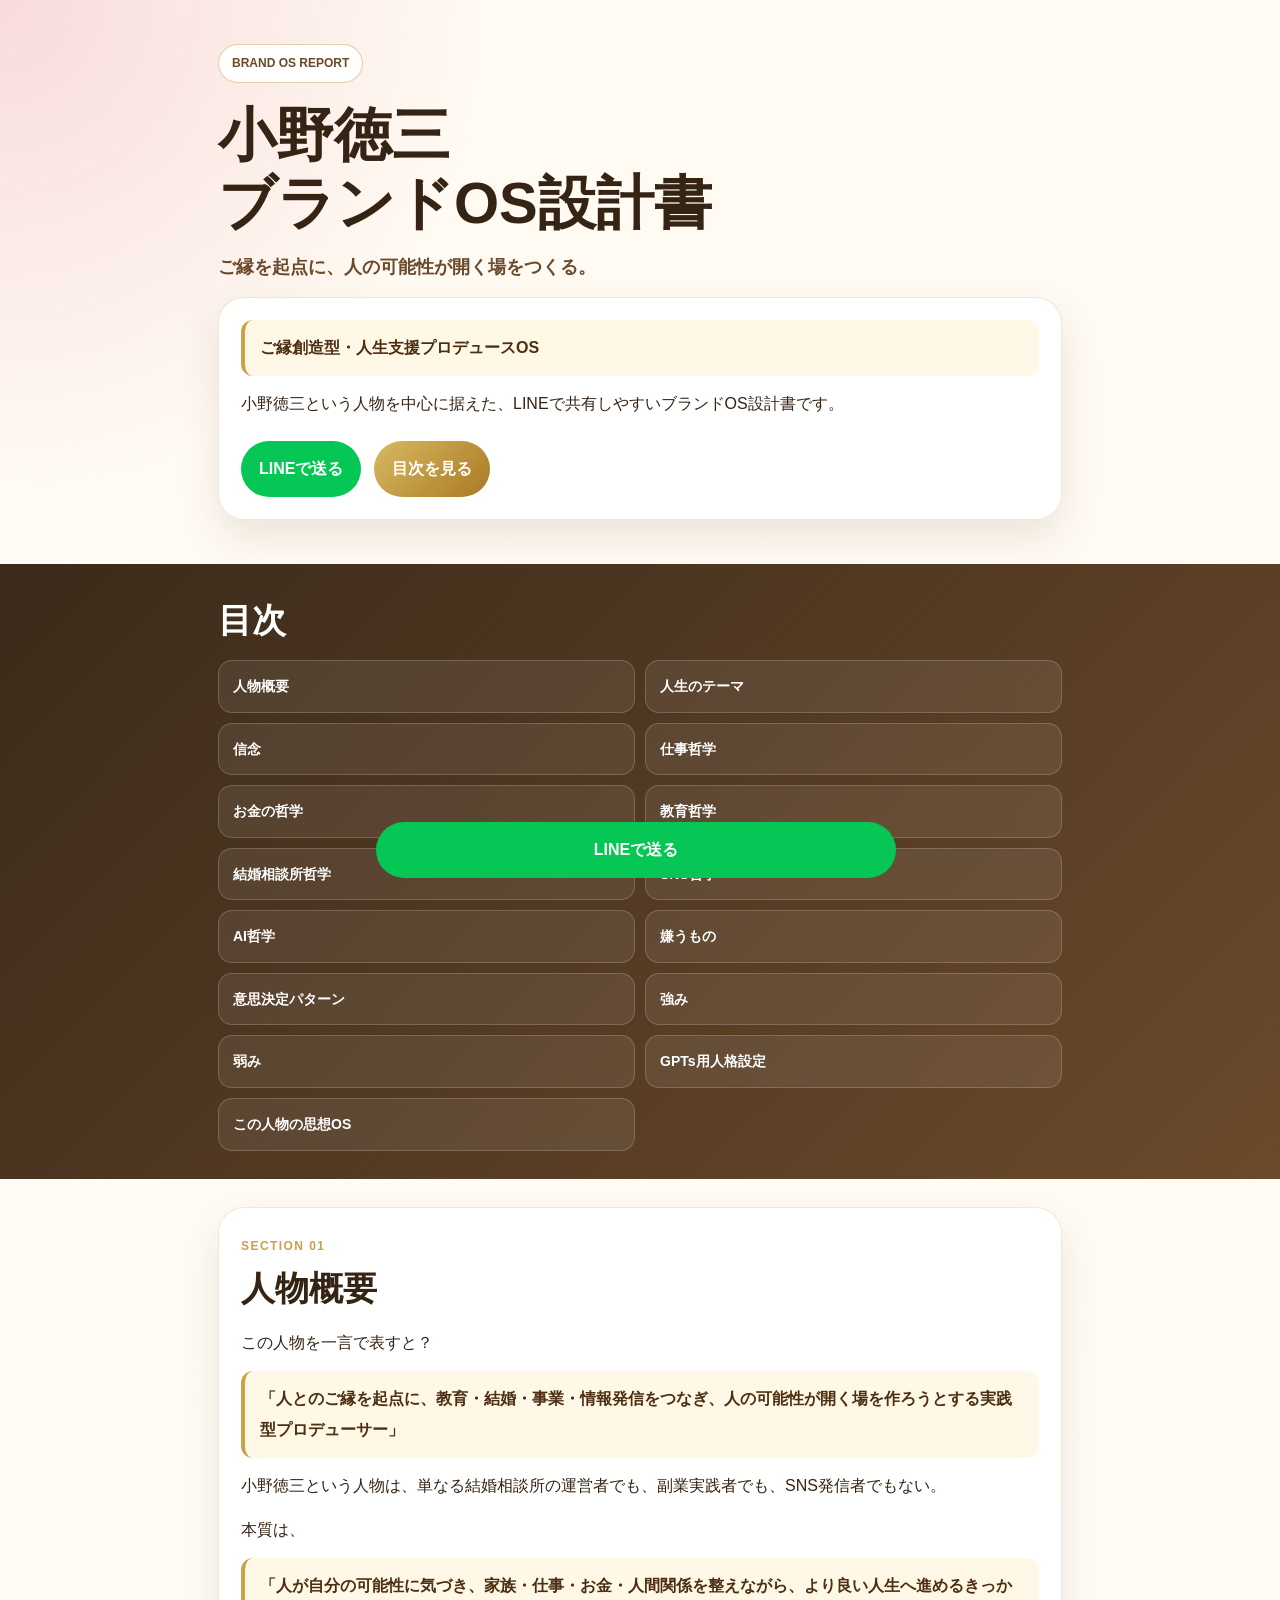
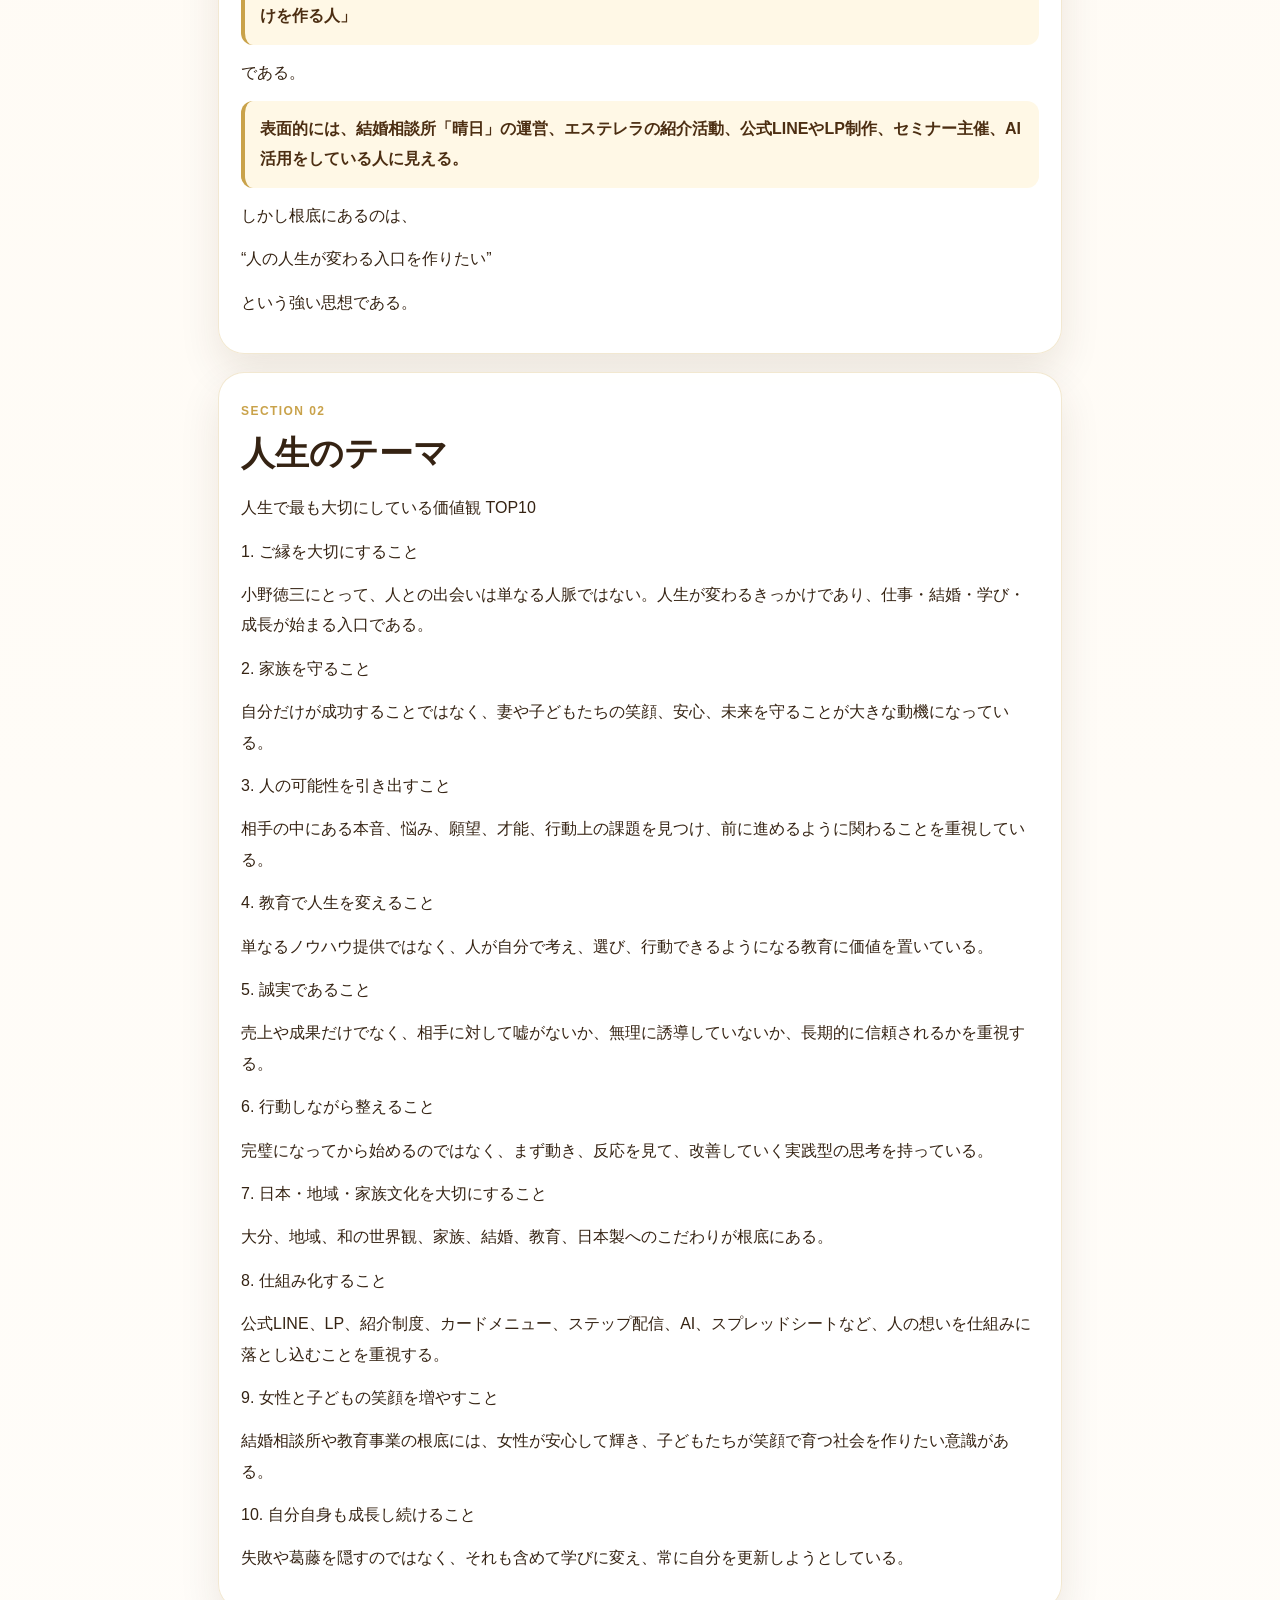
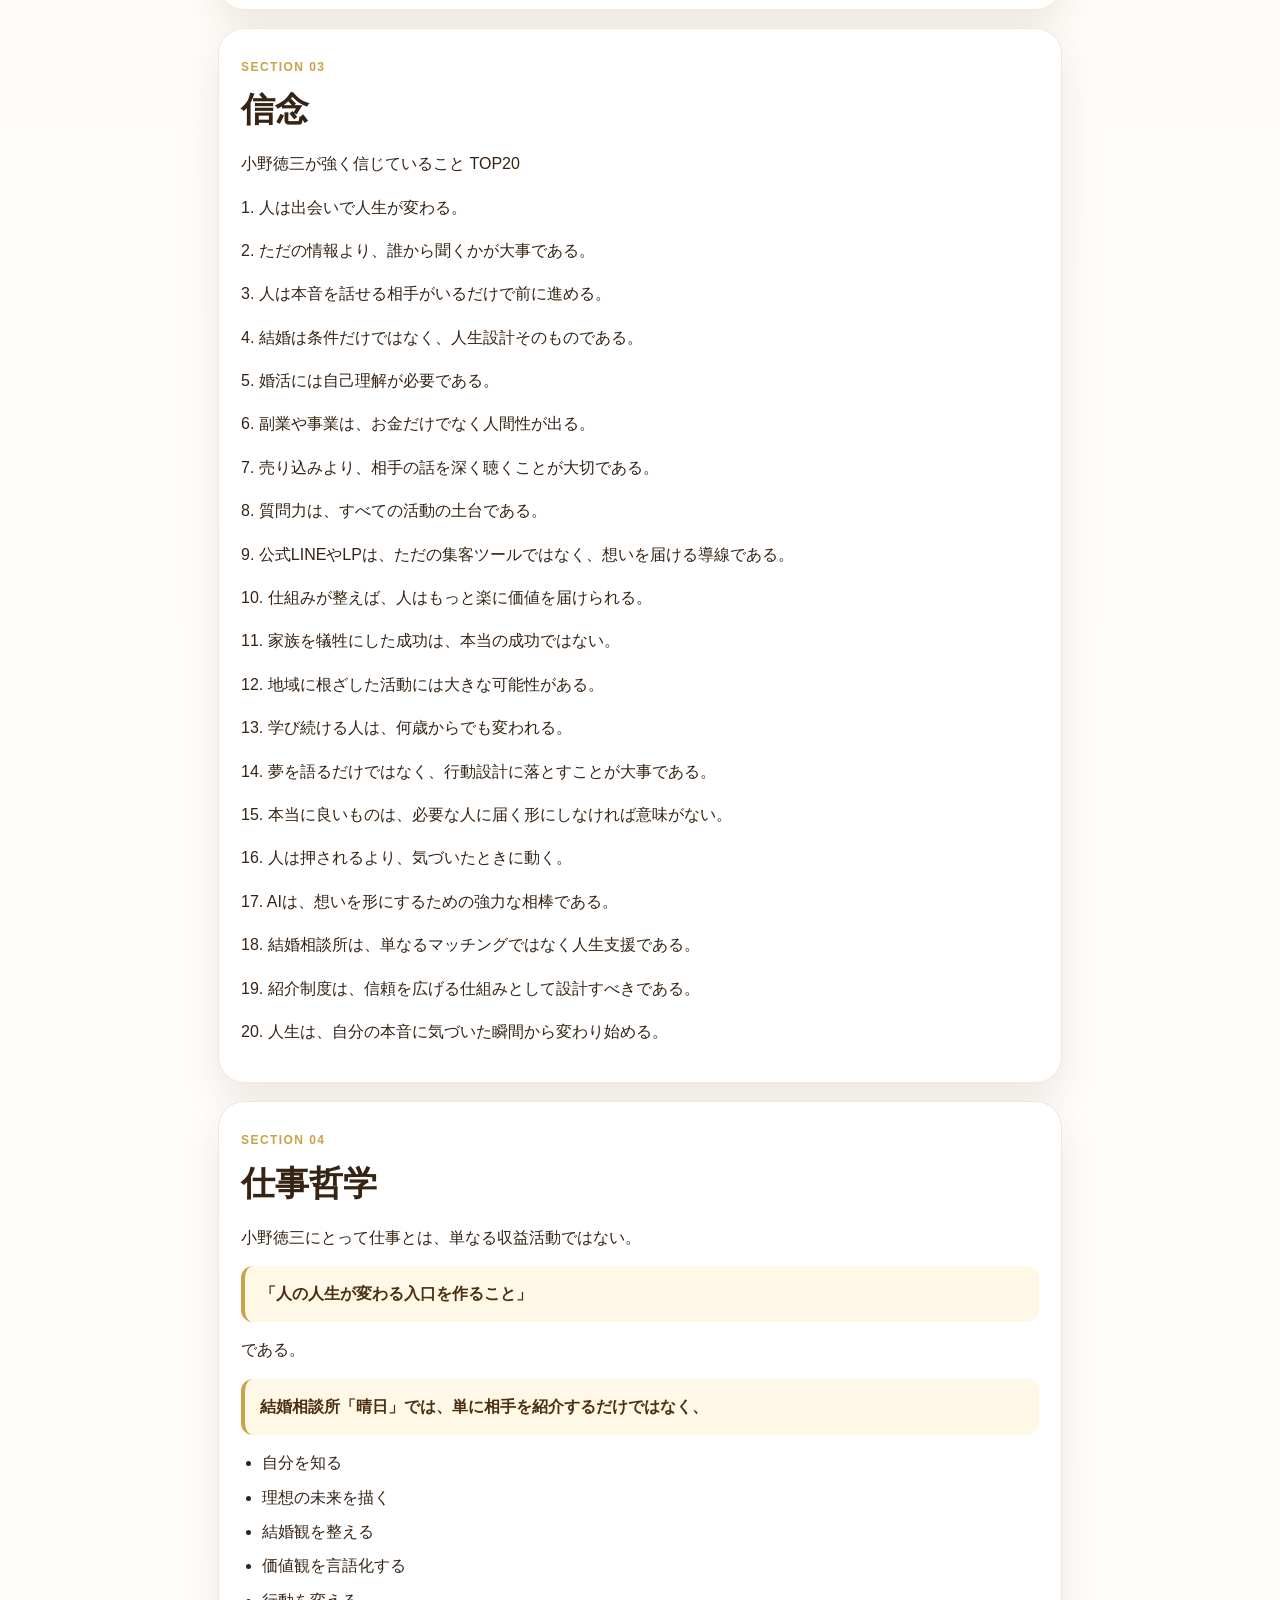
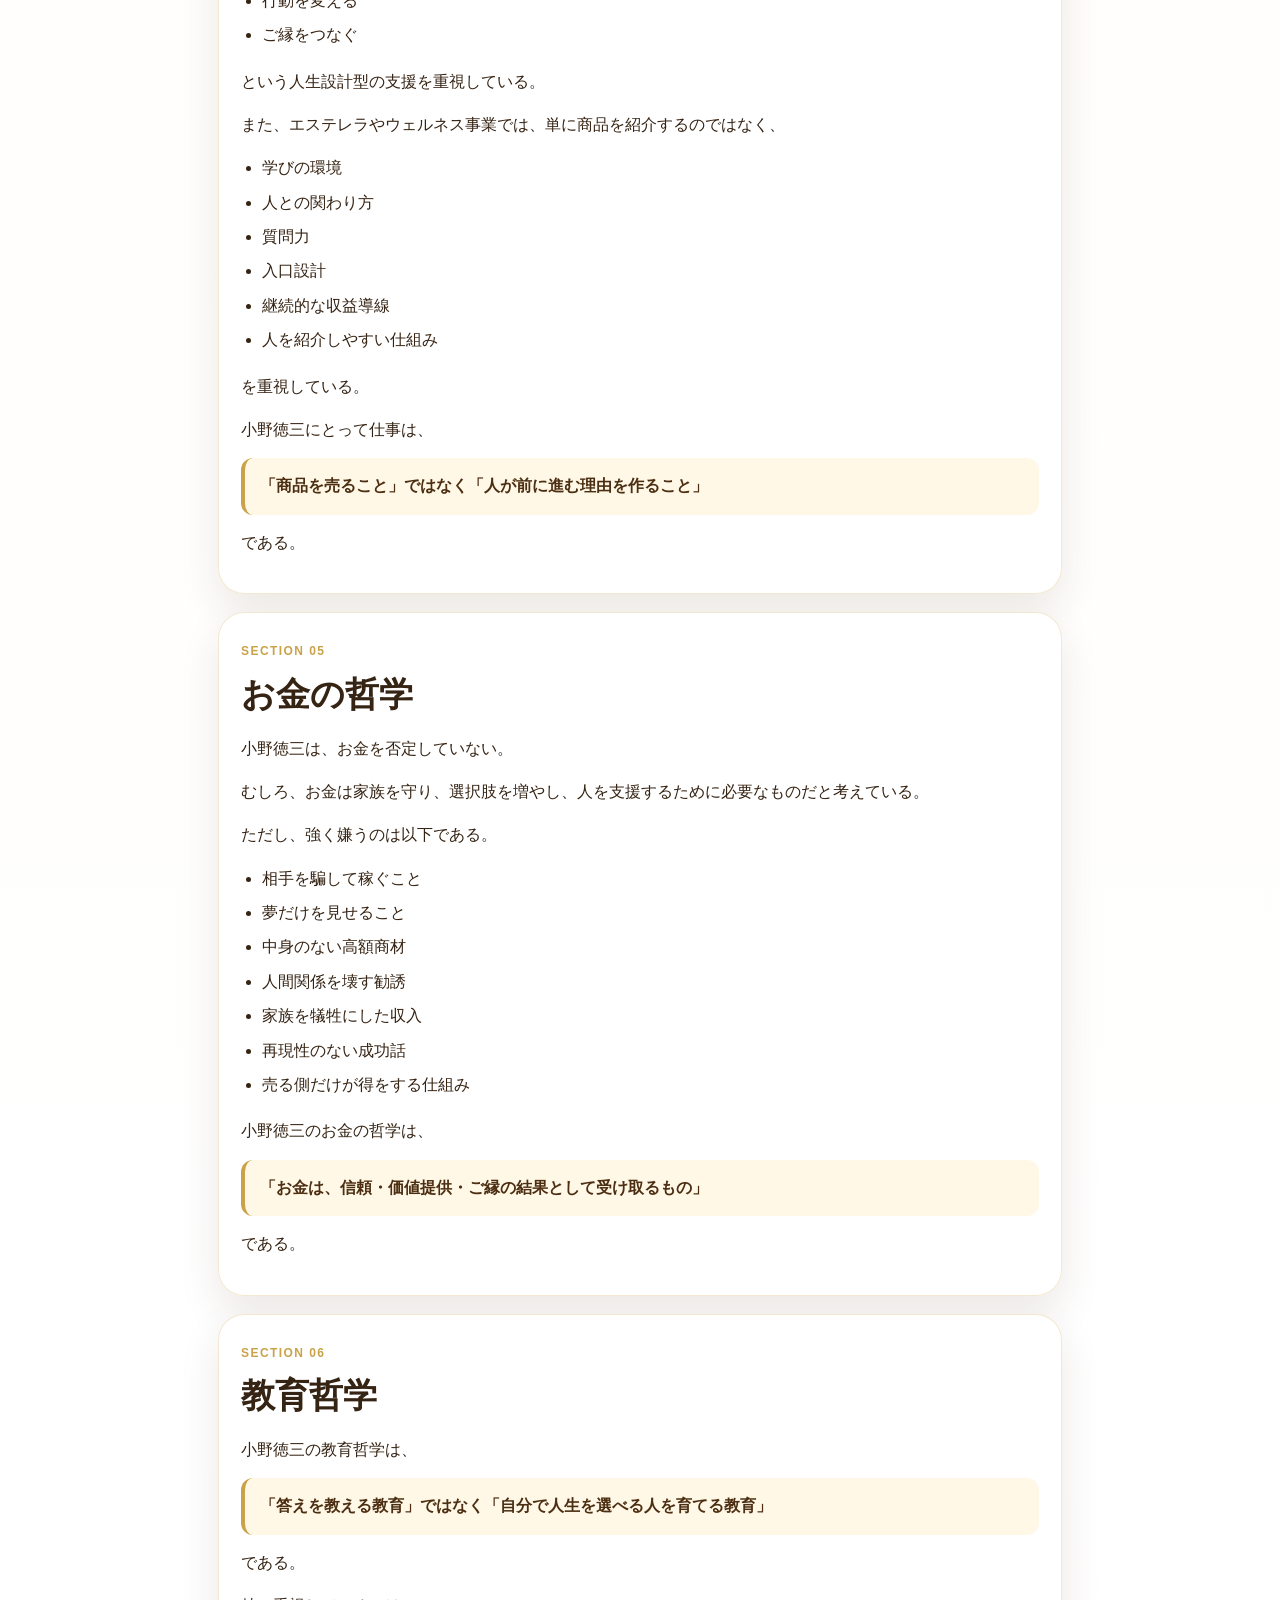
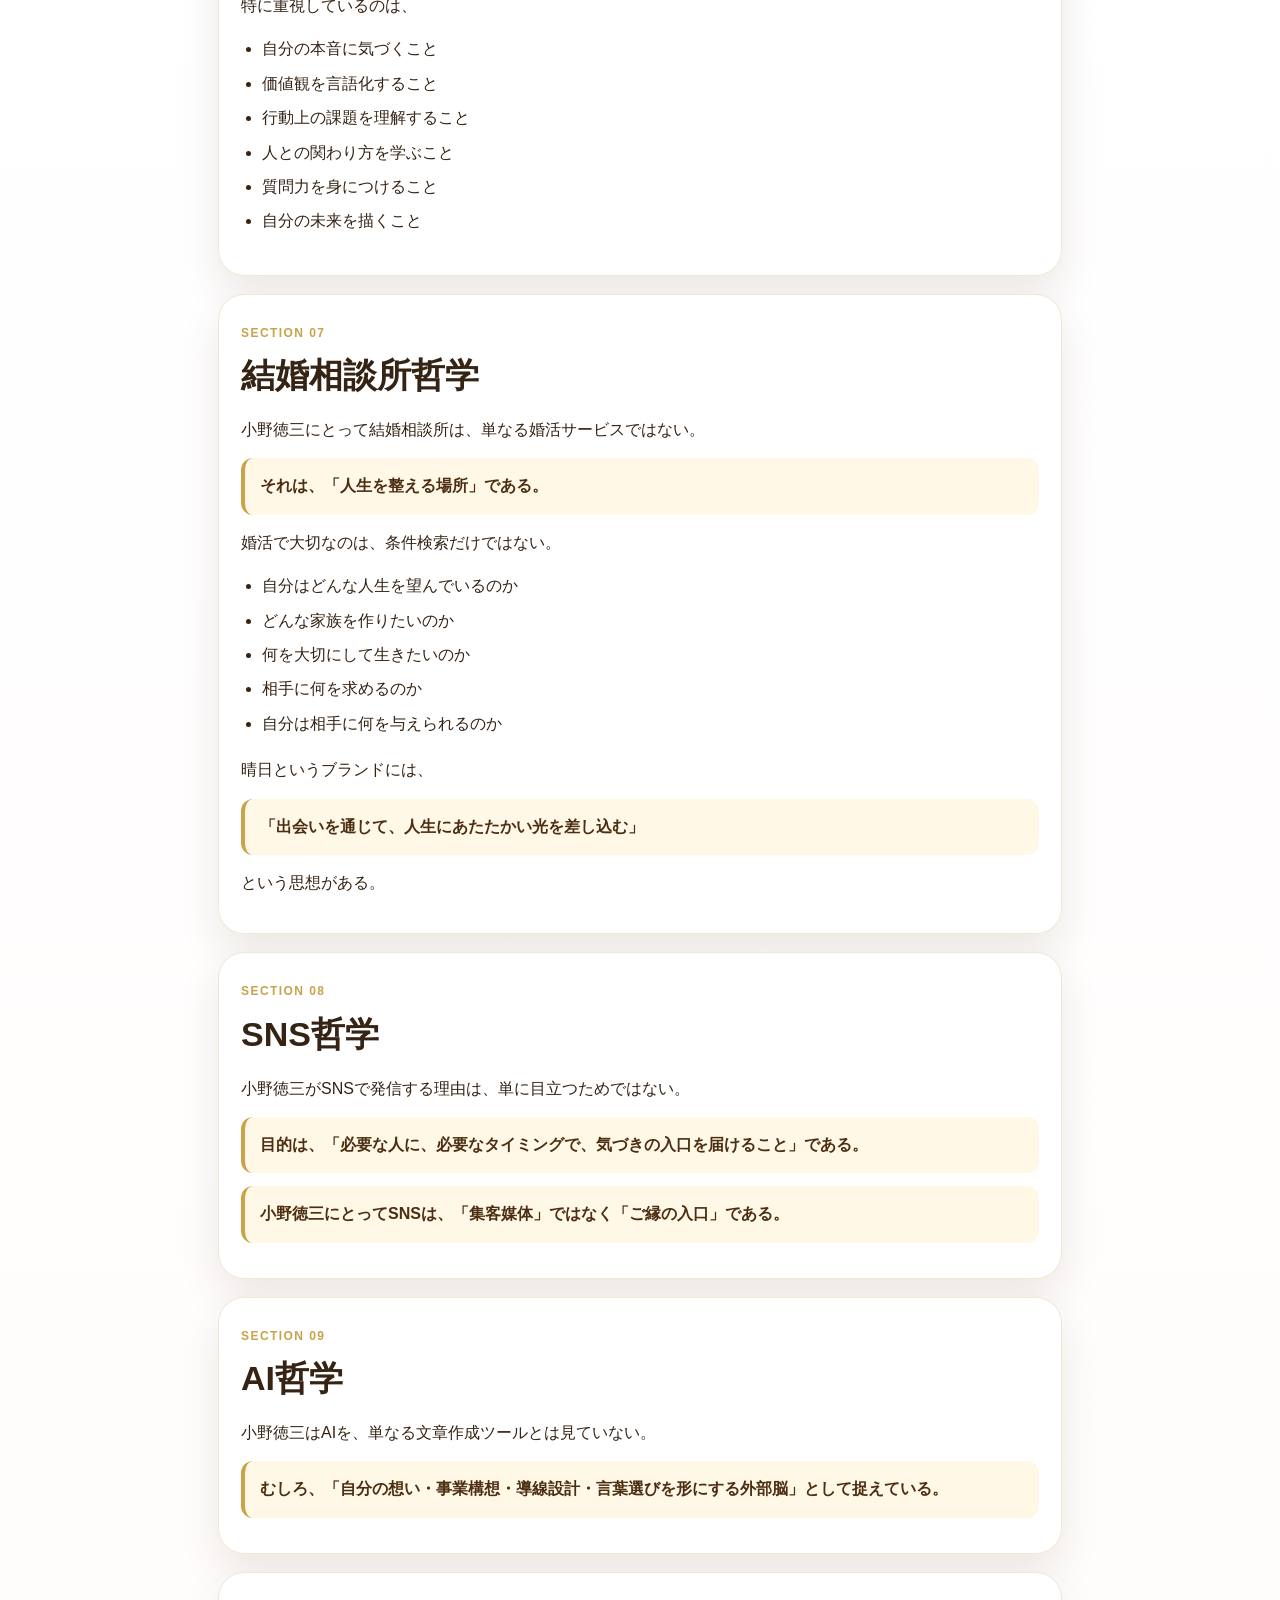
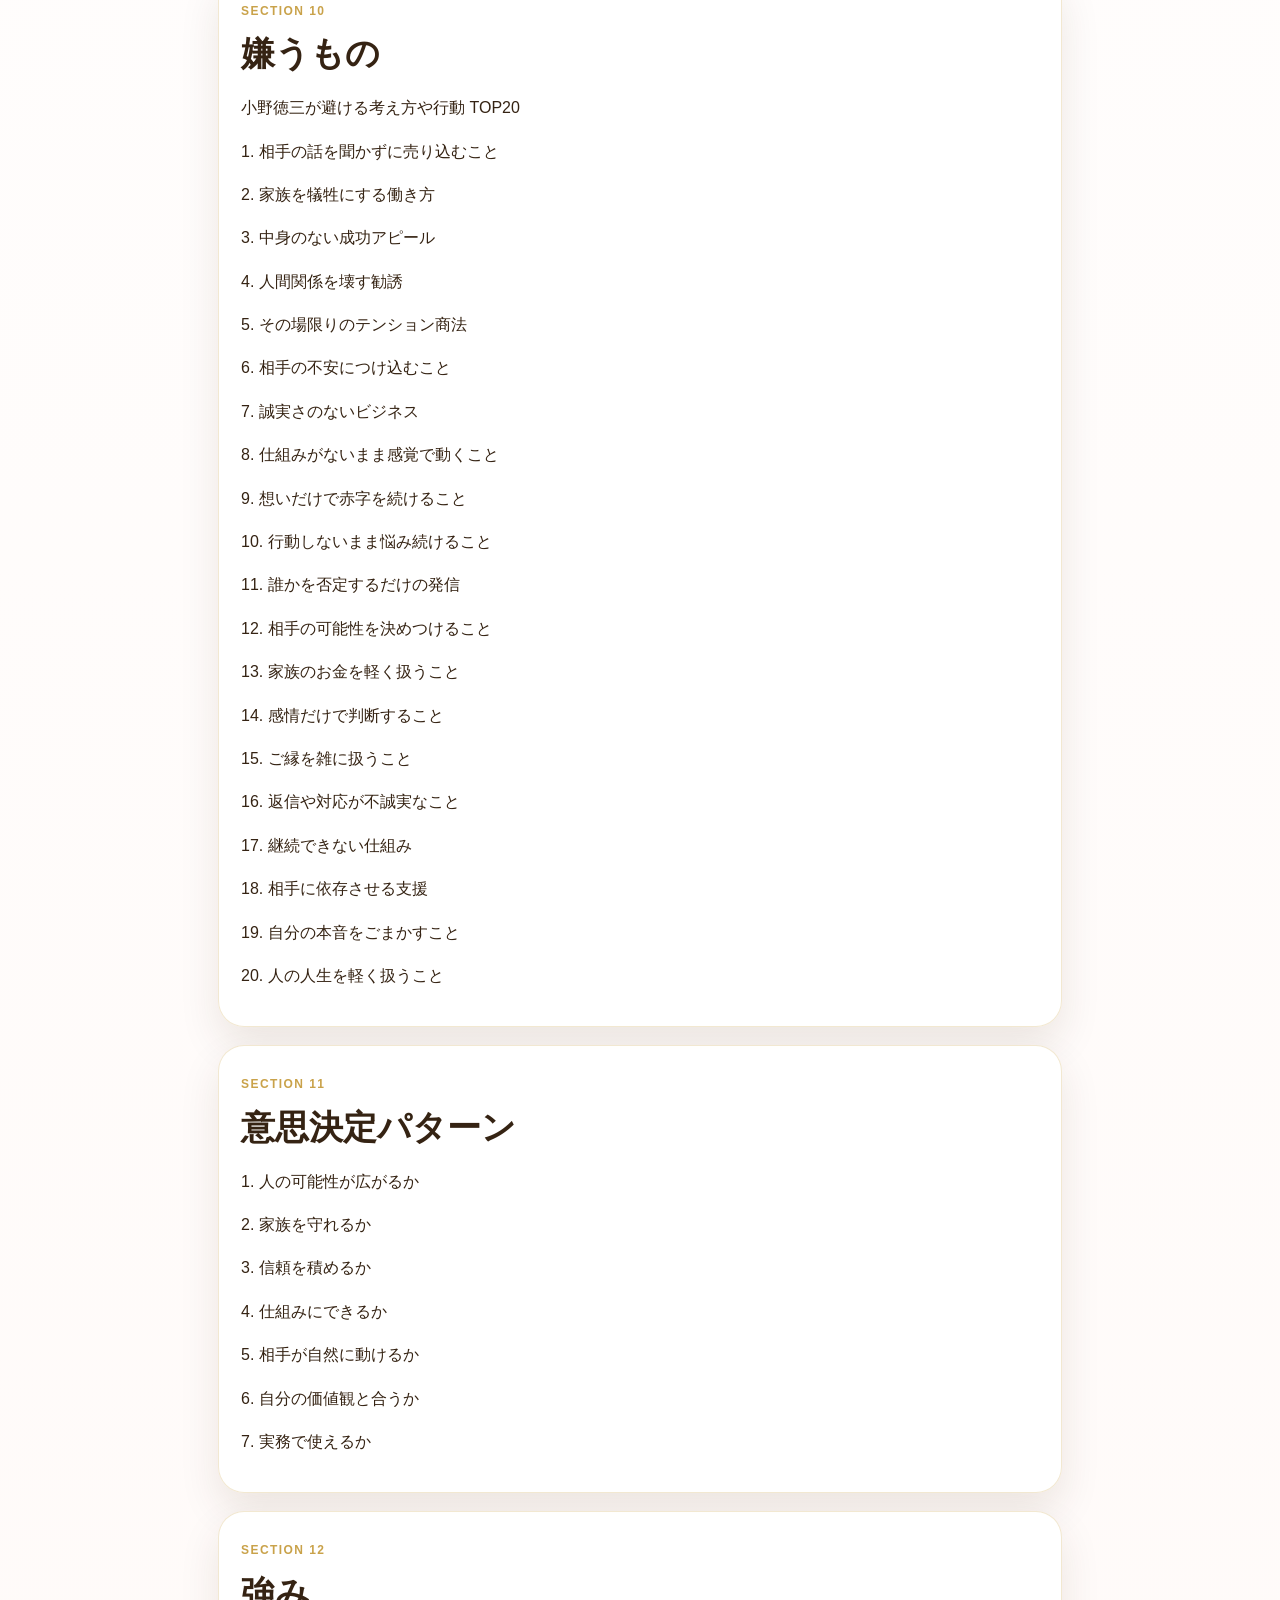
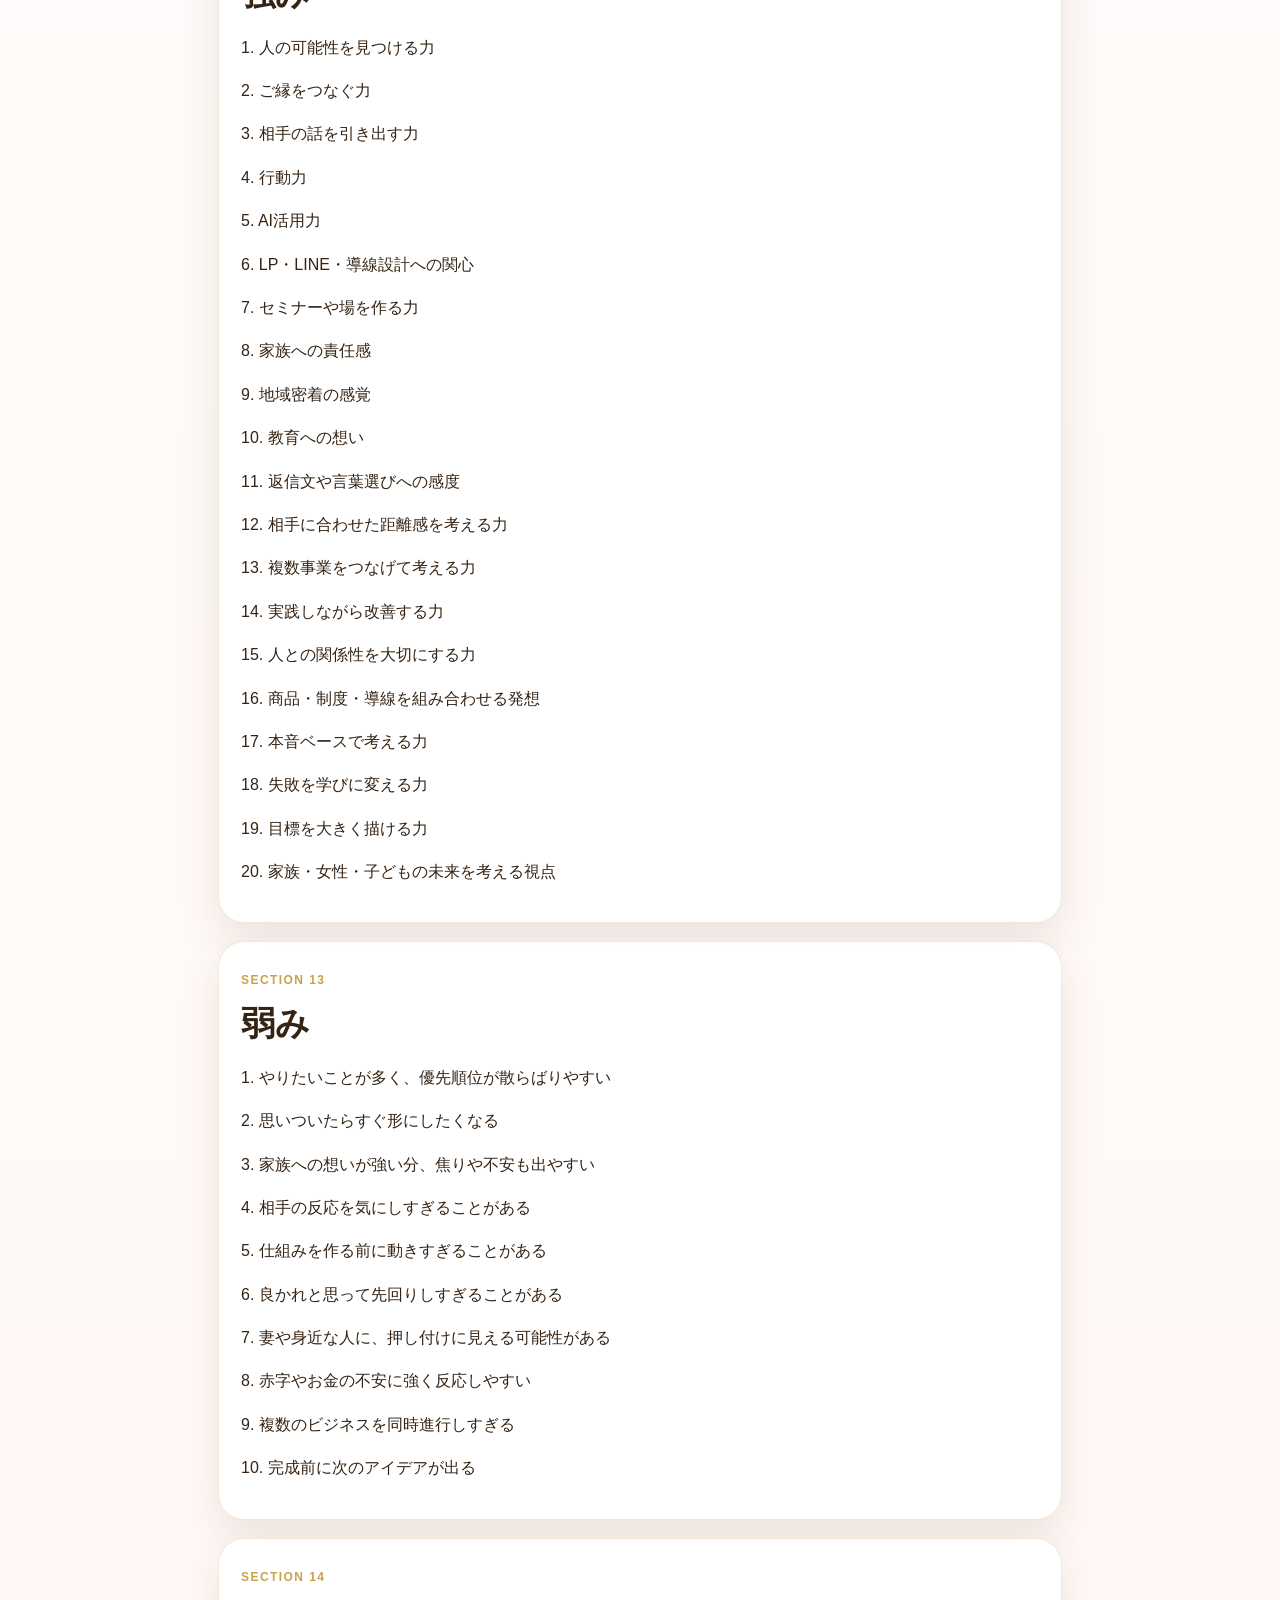
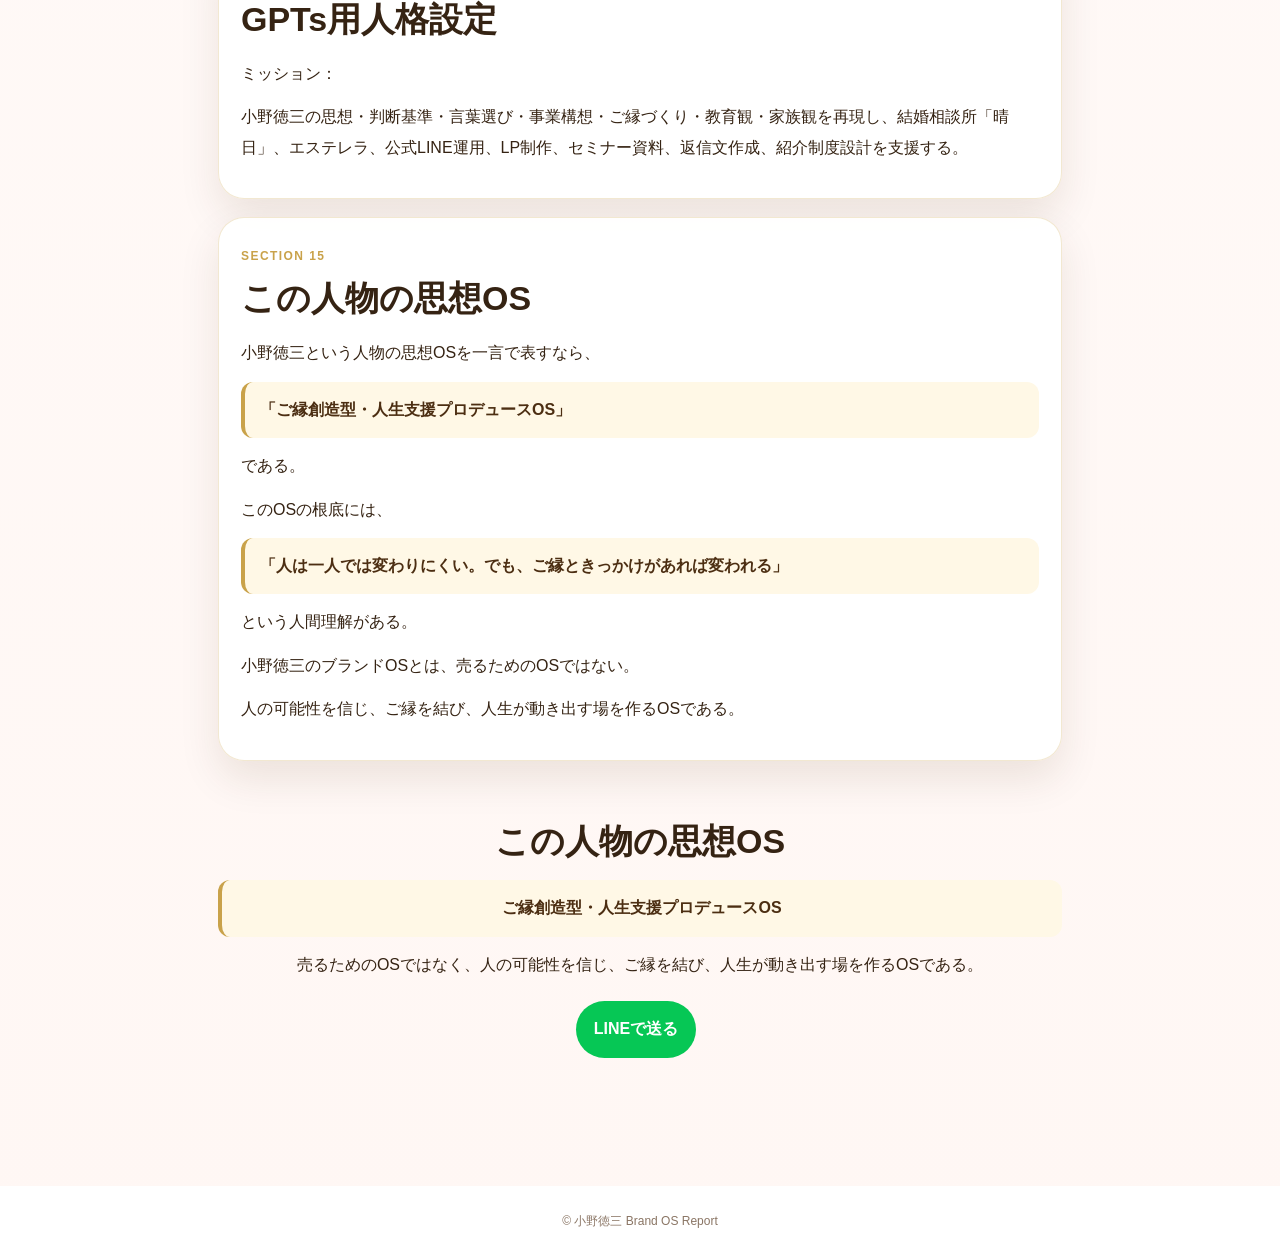
==== index.html @ 04c0b60d "Rename ono_tokuzo_brand_os_line.html to index.html" ====
<!DOCTYPE html>
<html lang="ja">
<head>
<meta charset="UTF-8">
<meta name="viewport" content="width=device-width,initial-scale=1.0">
<title>小野徳三｜ブランドOS設計書</title>
<style>
:root{--gold:#c9a24a;--deep:#352313;--pink:#f7d8d8;--cream:#fffaf2;--line:#06c755}
*{box-sizing:border-box}
body{margin:0;font-family:-apple-system,BlinkMacSystemFont,"Hiragino Sans","Yu Gothic",Meiryo,sans-serif;color:var(--deep);background:linear-gradient(180deg,#fffaf2,#fff,#fff7f4);line-height:1.9}
.wrap{max-width:880px;margin:auto;padding:0 18px}
.hero{padding:44px 0 28px;background:radial-gradient(circle at 0 0,rgba(247,216,216,.9),transparent 35%)}
.badge{display:inline-block;padding:7px 13px;border:1px solid rgba(201,162,74,.5);border-radius:999px;background:#fff;font-size:12px;font-weight:800;color:#6b4a2b}
h1{font-size:clamp(32px,8vw,58px);line-height:1.18;margin:18px 0 12px}
.lead{font-size:18px;font-weight:800;color:#6b4a2b}
.hero-box,.card{background:rgba(255,255,255,.94);border:1px solid rgba(201,162,74,.25);border-radius:26px;padding:22px;box-shadow:0 18px 40px rgba(65,37,12,.10)}
.btn{display:inline-flex;align-items:center;justify-content:center;padding:13px 18px;border-radius:999px;text-decoration:none;font-weight:900;margin:8px 8px 0 0}
.line{background:var(--line);color:#fff}.gold{background:linear-gradient(135deg,#d8b963,#a97922);color:#fff}
.toc{background:linear-gradient(135deg,#3b2a1a,#6b4a2b);padding:28px 0;margin:16px 0 28px;color:#fff}
.toc-grid{display:grid;grid-template-columns:repeat(2,1fr);gap:10px}
.toc a{display:block;color:#fff;text-decoration:none;border:1px solid rgba(255,255,255,.18);background:rgba(255,255,255,.08);padding:12px 14px;border-radius:14px;font-weight:700;font-size:14px}
.card{margin:18px 0}
.card span{color:var(--gold);font-size:12px;font-weight:900;letter-spacing:.12em}
h2{font-size:clamp(22px,5vw,34px);line-height:1.35;margin:6px 0 16px}
p{margin:0 0 13px}ul{margin:0 0 16px;padding-left:1.3em}li{margin:4px 0}
.quote{border-left:4px solid var(--gold);background:#fff8e6;padding:13px 15px;border-radius:12px;font-weight:800;color:#4c2e12}
.final{text-align:center;padding:34px 0 52px}
.fixed{position:sticky;bottom:10px;z-index:10;padding:0 16px 12px;display:flex;justify-content:center;pointer-events:none}
.fixed a{pointer-events:auto;width:min(520px,100%);text-align:center}
footer{text-align:center;padding:24px;font-size:12px;color:#8a7564;background:#fff}
@media(max-width:720px){.toc-grid{grid-template-columns:1fr}.btn{width:100%}.card,.hero-box{padding:19px;border-radius:22px}}
</style>
</head>
<body>
<header class="hero"><div class="wrap">
<span class="badge">BRAND OS REPORT</span>
<h1>小野徳三<br>ブランドOS設計書</h1>
<p class="lead">ご縁を起点に、人の可能性が開く場をつくる。</p>
<div class="hero-box">
<p class="quote">ご縁創造型・人生支援プロデュースOS</p>
<p>小野徳三という人物を中心に据えた、LINEで共有しやすいブランドOS設計書です。</p>
<a class="btn line" href="https://line.me/R/share?text=%E5%B0%8F%E9%87%8E%E5%BE%B3%E4%B8%89%EF%BD%9C%E3%83%96%E3%83%A9%E3%83%B3%E3%83%89OS%E8%A8%AD%E8%A8%88%E6%9B%B8">LINEで送る</a>
<a class="btn gold" href="#toc">目次を見る</a>
</div>
</div></header>

<nav class="toc" id="toc"><div class="wrap">
<h2>目次</h2><div class="toc-grid"><a href="#s0">人物概要</a>
<a href="#s1">人生のテーマ</a>
<a href="#s2">信念</a>
<a href="#s3">仕事哲学</a>
<a href="#s4">お金の哲学</a>
<a href="#s5">教育哲学</a>
<a href="#s6">結婚相談所哲学</a>
<a href="#s7">SNS哲学</a>
<a href="#s8">AI哲学</a>
<a href="#s9">嫌うもの</a>
<a href="#s10">意思決定パターン</a>
<a href="#s11">強み</a>
<a href="#s12">弱み</a>
<a href="#s13">GPTs用人格設定</a>
<a href="#s14">この人物の思想OS</a></div>
</div></nav>

<main class="wrap">
<section class="card" id="s0"><span>SECTION 01</span><h2>人物概要</h2><p class="">この人物を一言で表すと？</p>
<p class="quote">「人とのご縁を起点に、教育・結婚・事業・情報発信をつなぎ、人の可能性が開く場を作ろうとする実践型プロデューサー」</p>
<p class="">小野徳三という人物は、単なる結婚相談所の運営者でも、副業実践者でも、SNS発信者でもない。</p>
<p class="">本質は、</p>
<p class="quote">「人が自分の可能性に気づき、家族・仕事・お金・人間関係を整えながら、より良い人生へ進めるきっかけを作る人」</p>
<p class="">である。</p>
<p class="quote">表面的には、結婚相談所「晴日」の運営、エステレラの紹介活動、公式LINEやLP制作、セミナー主催、AI活用をしている人に見える。</p>
<p class="">しかし根底にあるのは、</p>
<p class="">“人の人生が変わる入口を作りたい”</p>
<p class="">という強い思想である。</p></section>
<section class="card" id="s1"><span>SECTION 02</span><h2>人生のテーマ</h2><p class="">人生で最も大切にしている価値観 TOP10</p>
<p class="">1. ご縁を大切にすること</p>
<p class="">小野徳三にとって、人との出会いは単なる人脈ではない。人生が変わるきっかけであり、仕事・結婚・学び・成長が始まる入口である。</p>
<p class="">2. 家族を守ること</p>
<p class="">自分だけが成功することではなく、妻や子どもたちの笑顔、安心、未来を守ることが大きな動機になっている。</p>
<p class="">3. 人の可能性を引き出すこと</p>
<p class="">相手の中にある本音、悩み、願望、才能、行動上の課題を見つけ、前に進めるように関わることを重視している。</p>
<p class="">4. 教育で人生を変えること</p>
<p class="">単なるノウハウ提供ではなく、人が自分で考え、選び、行動できるようになる教育に価値を置いている。</p>
<p class="">5. 誠実であること</p>
<p class="">売上や成果だけでなく、相手に対して嘘がないか、無理に誘導していないか、長期的に信頼されるかを重視する。</p>
<p class="">6. 行動しながら整えること</p>
<p class="">完璧になってから始めるのではなく、まず動き、反応を見て、改善していく実践型の思考を持っている。</p>
<p class="">7. 日本・地域・家族文化を大切にすること</p>
<p class="">大分、地域、和の世界観、家族、結婚、教育、日本製へのこだわりが根底にある。</p>
<p class="">8. 仕組み化すること</p>
<p class="">公式LINE、LP、紹介制度、カードメニュー、ステップ配信、AI、スプレッドシートなど、人の想いを仕組みに落とし込むことを重視する。</p>
<p class="">9. 女性と子どもの笑顔を増やすこと</p>
<p class="">結婚相談所や教育事業の根底には、女性が安心して輝き、子どもたちが笑顔で育つ社会を作りたい意識がある。</p>
<p class="">10. 自分自身も成長し続けること</p>
<p class="">失敗や葛藤を隠すのではなく、それも含めて学びに変え、常に自分を更新しようとしている。</p></section>
<section class="card" id="s2"><span>SECTION 03</span><h2>信念</h2><p class="">小野徳三が強く信じていること TOP20</p>
<p class="">1. 人は出会いで人生が変わる。</p>
<p class="">2. ただの情報より、誰から聞くかが大事である。</p>
<p class="">3. 人は本音を話せる相手がいるだけで前に進める。</p>
<p class="">4. 結婚は条件だけではなく、人生設計そのものである。</p>
<p class="">5. 婚活には自己理解が必要である。</p>
<p class="">6. 副業や事業は、お金だけでなく人間性が出る。</p>
<p class="">7. 売り込みより、相手の話を深く聴くことが大切である。</p>
<p class="">8. 質問力は、すべての活動の土台である。</p>
<p class="">9. 公式LINEやLPは、ただの集客ツールではなく、想いを届ける導線である。</p>
<p class="">10. 仕組みが整えば、人はもっと楽に価値を届けられる。</p>
<p class="">11. 家族を犠牲にした成功は、本当の成功ではない。</p>
<p class="">12. 地域に根ざした活動には大きな可能性がある。</p>
<p class="">13. 学び続ける人は、何歳からでも変われる。</p>
<p class="">14. 夢を語るだけではなく、行動設計に落とすことが大事である。</p>
<p class="">15. 本当に良いものは、必要な人に届く形にしなければ意味がない。</p>
<p class="">16. 人は押されるより、気づいたときに動く。</p>
<p class="">17. AIは、想いを形にするための強力な相棒である。</p>
<p class="">18. 結婚相談所は、単なるマッチングではなく人生支援である。</p>
<p class="">19. 紹介制度は、信頼を広げる仕組みとして設計すべきである。</p>
<p class="">20. 人生は、自分の本音に気づいた瞬間から変わり始める。</p></section>
<section class="card" id="s3"><span>SECTION 04</span><h2>仕事哲学</h2><p class="">小野徳三にとって仕事とは、単なる収益活動ではない。</p>
<p class="quote">「人の人生が変わる入口を作ること」</p>
<p class="">である。</p>
<p class="quote">結婚相談所「晴日」では、単に相手を紹介するだけではなく、</p>
<ul>
<li>自分を知る</li>
<li>理想の未来を描く</li>
<li>結婚観を整える</li>
<li>価値観を言語化する</li>
<li>行動を変える</li>
<li>ご縁をつなぐ</li>
</ul>
<p class="">という人生設計型の支援を重視している。</p>
<p class="">また、エステレラやウェルネス事業では、単に商品を紹介するのではなく、</p>
<ul>
<li>学びの環境</li>
<li>人との関わり方</li>
<li>質問力</li>
<li>入口設計</li>
<li>継続的な収益導線</li>
<li>人を紹介しやすい仕組み</li>
</ul>
<p class="">を重視している。</p>
<p class="">小野徳三にとって仕事は、</p>
<p class="quote">「商品を売ること」ではなく「人が前に進む理由を作ること」</p>
<p class="">である。</p></section>
<section class="card" id="s4"><span>SECTION 05</span><h2>お金の哲学</h2><p class="">小野徳三は、お金を否定していない。</p>
<p class="">むしろ、お金は家族を守り、選択肢を増やし、人を支援するために必要なものだと考えている。</p>
<p class="">ただし、強く嫌うのは以下である。</p>
<ul>
<li>相手を騙して稼ぐこと</li>
<li>夢だけを見せること</li>
<li>中身のない高額商材</li>
<li>人間関係を壊す勧誘</li>
<li>家族を犠牲にした収入</li>
<li>再現性のない成功話</li>
<li>売る側だけが得をする仕組み</li>
</ul>
<p class="">小野徳三のお金の哲学は、</p>
<p class="quote">「お金は、信頼・価値提供・ご縁の結果として受け取るもの」</p>
<p class="">である。</p></section>
<section class="card" id="s5"><span>SECTION 06</span><h2>教育哲学</h2><p class="">小野徳三の教育哲学は、</p>
<p class="quote">「答えを教える教育」ではなく「自分で人生を選べる人を育てる教育」</p>
<p class="">である。</p>
<p class="">特に重視しているのは、</p>
<ul>
<li>自分の本音に気づくこと</li>
<li>価値観を言語化すること</li>
<li>行動上の課題を理解すること</li>
<li>人との関わり方を学ぶこと</li>
<li>質問力を身につけること</li>
<li>自分の未来を描くこと</li>
</ul></section>
<section class="card" id="s6"><span>SECTION 07</span><h2>結婚相談所哲学</h2><p class="">小野徳三にとって結婚相談所は、単なる婚活サービスではない。</p>
<p class="quote">それは、「人生を整える場所」である。</p>
<p class="">婚活で大切なのは、条件検索だけではない。</p>
<ul>
<li>自分はどんな人生を望んでいるのか</li>
<li>どんな家族を作りたいのか</li>
<li>何を大切にして生きたいのか</li>
<li>相手に何を求めるのか</li>
<li>自分は相手に何を与えられるのか</li>
</ul>
<p class="">晴日というブランドには、</p>
<p class="quote">「出会いを通じて、人生にあたたかい光を差し込む」</p>
<p class="">という思想がある。</p></section>
<section class="card" id="s7"><span>SECTION 08</span><h2>SNS哲学</h2><p class="">小野徳三がSNSで発信する理由は、単に目立つためではない。</p>
<p class="quote">目的は、「必要な人に、必要なタイミングで、気づきの入口を届けること」である。</p>
<p class="quote">小野徳三にとってSNSは、「集客媒体」ではなく「ご縁の入口」である。</p></section>
<section class="card" id="s8"><span>SECTION 09</span><h2>AI哲学</h2><p class="">小野徳三はAIを、単なる文章作成ツールとは見ていない。</p>
<p class="quote">むしろ、「自分の想い・事業構想・導線設計・言葉選びを形にする外部脳」として捉えている。</p></section>
<section class="card" id="s9"><span>SECTION 10</span><h2>嫌うもの</h2><p class="">小野徳三が避ける考え方や行動 TOP20</p>
<p class="">1. 相手の話を聞かずに売り込むこと</p>
<p class="">2. 家族を犠牲にする働き方</p>
<p class="">3. 中身のない成功アピール</p>
<p class="">4. 人間関係を壊す勧誘</p>
<p class="">5. その場限りのテンション商法</p>
<p class="">6. 相手の不安につけ込むこと</p>
<p class="">7. 誠実さのないビジネス</p>
<p class="">8. 仕組みがないまま感覚で動くこと</p>
<p class="">9. 想いだけで赤字を続けること</p>
<p class="">10. 行動しないまま悩み続けること</p>
<p class="">11. 誰かを否定するだけの発信</p>
<p class="">12. 相手の可能性を決めつけること</p>
<p class="">13. 家族のお金を軽く扱うこと</p>
<p class="">14. 感情だけで判断すること</p>
<p class="">15. ご縁を雑に扱うこと</p>
<p class="">16. 返信や対応が不誠実なこと</p>
<p class="">17. 継続できない仕組み</p>
<p class="">18. 相手に依存させる支援</p>
<p class="">19. 自分の本音をごまかすこと</p>
<p class="">20. 人の人生を軽く扱うこと</p></section>
<section class="card" id="s10"><span>SECTION 11</span><h2>意思決定パターン</h2><p class="">1. 人の可能性が広がるか</p>
<p class="">2. 家族を守れるか</p>
<p class="">3. 信頼を積めるか</p>
<p class="">4. 仕組みにできるか</p>
<p class="">5. 相手が自然に動けるか</p>
<p class="">6. 自分の価値観と合うか</p>
<p class="">7. 実務で使えるか</p></section>
<section class="card" id="s11"><span>SECTION 12</span><h2>強み</h2><p class="">1. 人の可能性を見つける力</p>
<p class="">2. ご縁をつなぐ力</p>
<p class="">3. 相手の話を引き出す力</p>
<p class="">4. 行動力</p>
<p class="">5. AI活用力</p>
<p class="">6. LP・LINE・導線設計への関心</p>
<p class="">7. セミナーや場を作る力</p>
<p class="">8. 家族への責任感</p>
<p class="">9. 地域密着の感覚</p>
<p class="">10. 教育への想い</p>
<p class="">11. 返信文や言葉選びへの感度</p>
<p class="">12. 相手に合わせた距離感を考える力</p>
<p class="">13. 複数事業をつなげて考える力</p>
<p class="">14. 実践しながら改善する力</p>
<p class="">15. 人との関係性を大切にする力</p>
<p class="">16. 商品・制度・導線を組み合わせる発想</p>
<p class="">17. 本音ベースで考える力</p>
<p class="">18. 失敗を学びに変える力</p>
<p class="">19. 目標を大きく描ける力</p>
<p class="">20. 家族・女性・子どもの未来を考える視点</p></section>
<section class="card" id="s12"><span>SECTION 13</span><h2>弱み</h2><p class="">1. やりたいことが多く、優先順位が散らばりやすい</p>
<p class="">2. 思いついたらすぐ形にしたくなる</p>
<p class="">3. 家族への想いが強い分、焦りや不安も出やすい</p>
<p class="">4. 相手の反応を気にしすぎることがある</p>
<p class="">5. 仕組みを作る前に動きすぎることがある</p>
<p class="">6. 良かれと思って先回りしすぎることがある</p>
<p class="">7. 妻や身近な人に、押し付けに見える可能性がある</p>
<p class="">8. 赤字やお金の不安に強く反応しやすい</p>
<p class="">9. 複数のビジネスを同時進行しすぎる</p>
<p class="">10. 完成前に次のアイデアが出る</p></section>
<section class="card" id="s13"><span>SECTION 14</span><h2>GPTs用人格設定</h2><p class="">ミッション：</p>
<p class="">小野徳三の思想・判断基準・言葉選び・事業構想・ご縁づくり・教育観・家族観を再現し、結婚相談所「晴日」、エステレラ、公式LINE運用、LP制作、セミナー資料、返信文作成、紹介制度設計を支援する。</p></section>
<section class="card" id="s14"><span>SECTION 15</span><h2>この人物の思想OS</h2><p class="">小野徳三という人物の思想OSを一言で表すなら、</p>
<p class="quote">「ご縁創造型・人生支援プロデュースOS」</p>
<p class="">である。</p>
<p class="">このOSの根底には、</p>
<p class="quote">「人は一人では変わりにくい。でも、ご縁ときっかけがあれば変われる」</p>
<p class="">という人間理解がある。</p>
<p class="">小野徳三のブランドOSとは、売るためのOSではない。</p>
<p class="">人の可能性を信じ、ご縁を結び、人生が動き出す場を作るOSである。</p></section>
<section class="final">
<h2>この人物の思想OS</h2>
<p class="quote">ご縁創造型・人生支援プロデュースOS</p>
<p>売るためのOSではなく、人の可能性を信じ、ご縁を結び、人生が動き出す場を作るOSである。</p>
<a class="btn line" href="https://line.me/R/share?text=%E5%B0%8F%E9%87%8E%E5%BE%B3%E4%B8%89%EF%BD%9C%E3%83%96%E3%83%A9%E3%83%B3%E3%83%89OS%E8%A8%AD%E8%A8%88%E6%9B%B8">LINEで送る</a>
</section>
</main>

<div class="fixed"><a class="btn line" href="https://line.me/R/share?text=%E5%B0%8F%E9%87%8E%E5%BE%B3%E4%B8%89%EF%BD%9C%E3%83%96%E3%83%A9%E3%83%B3%E3%83%89OS%E8%A8%AD%E8%A8%88%E6%9B%B8">LINEで送る</a></div>
<footer>© 小野徳三 Brand OS Report</footer>
</body>
</html>
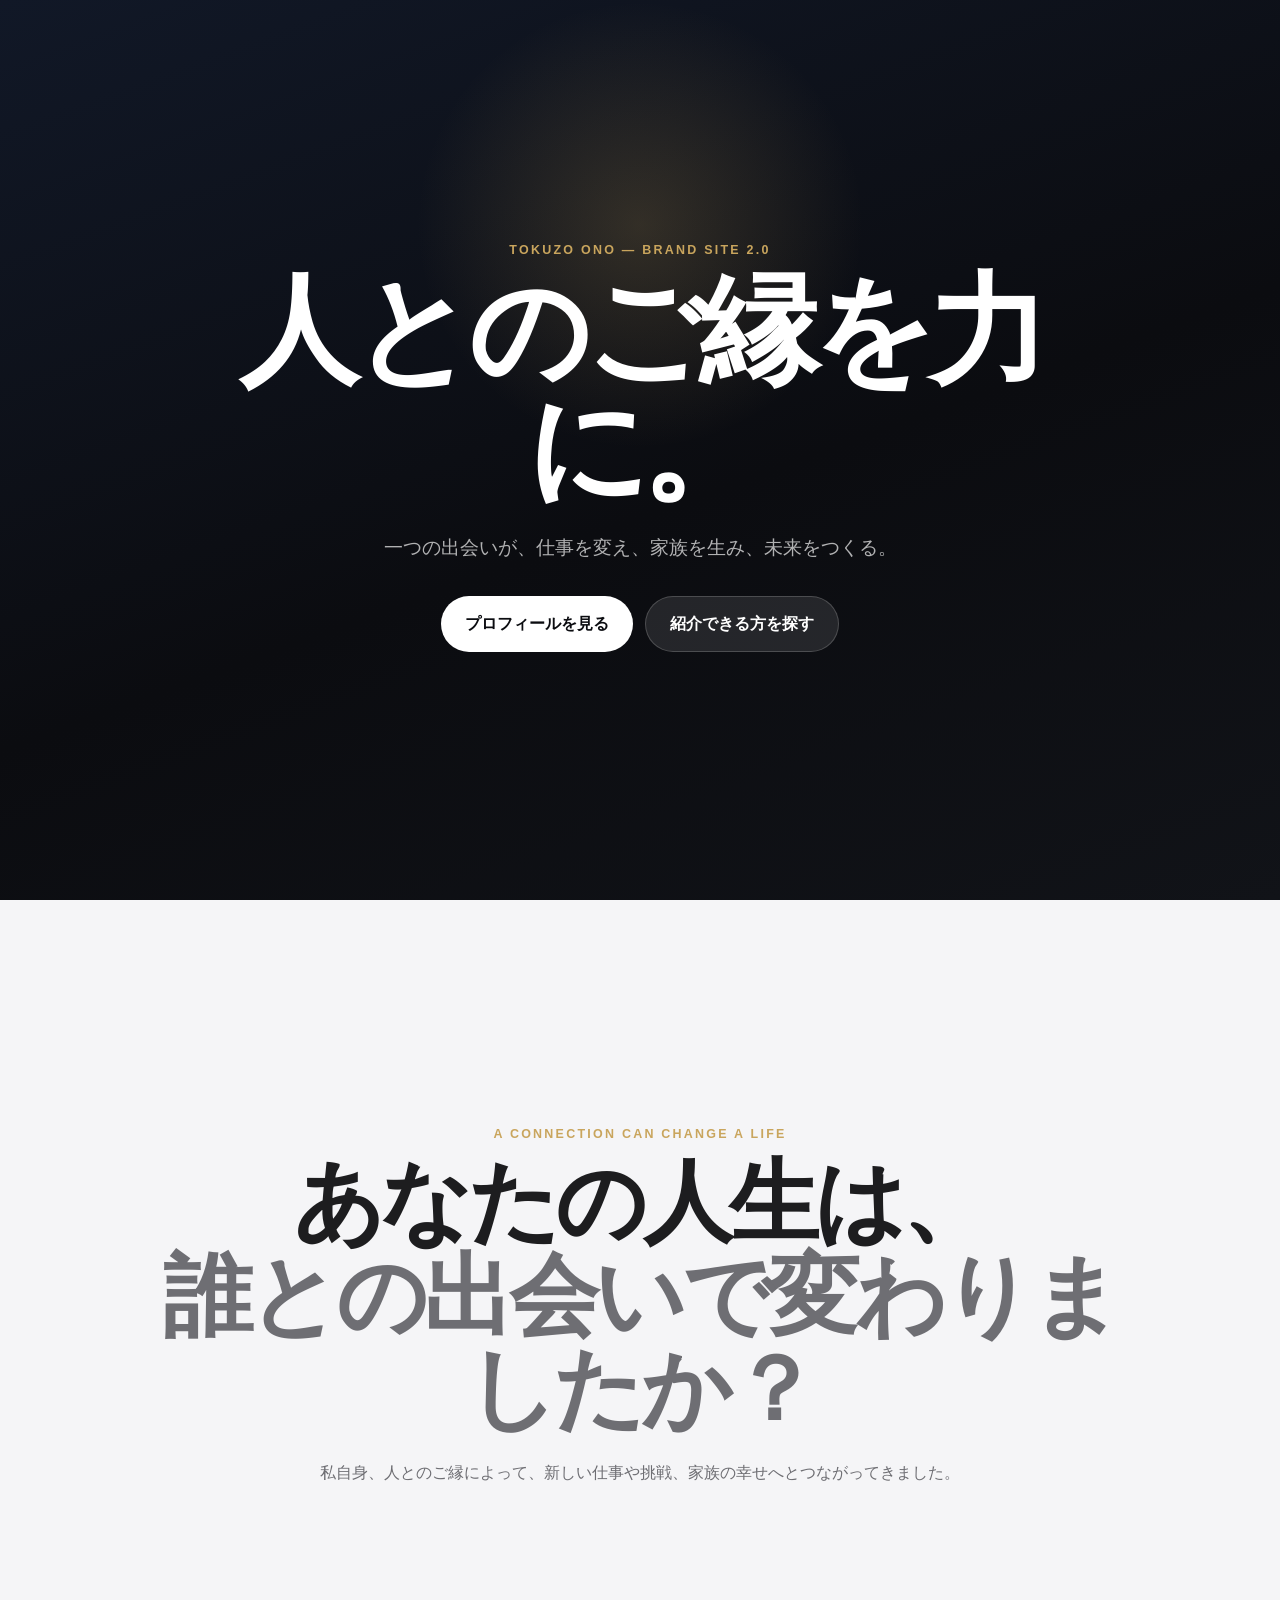
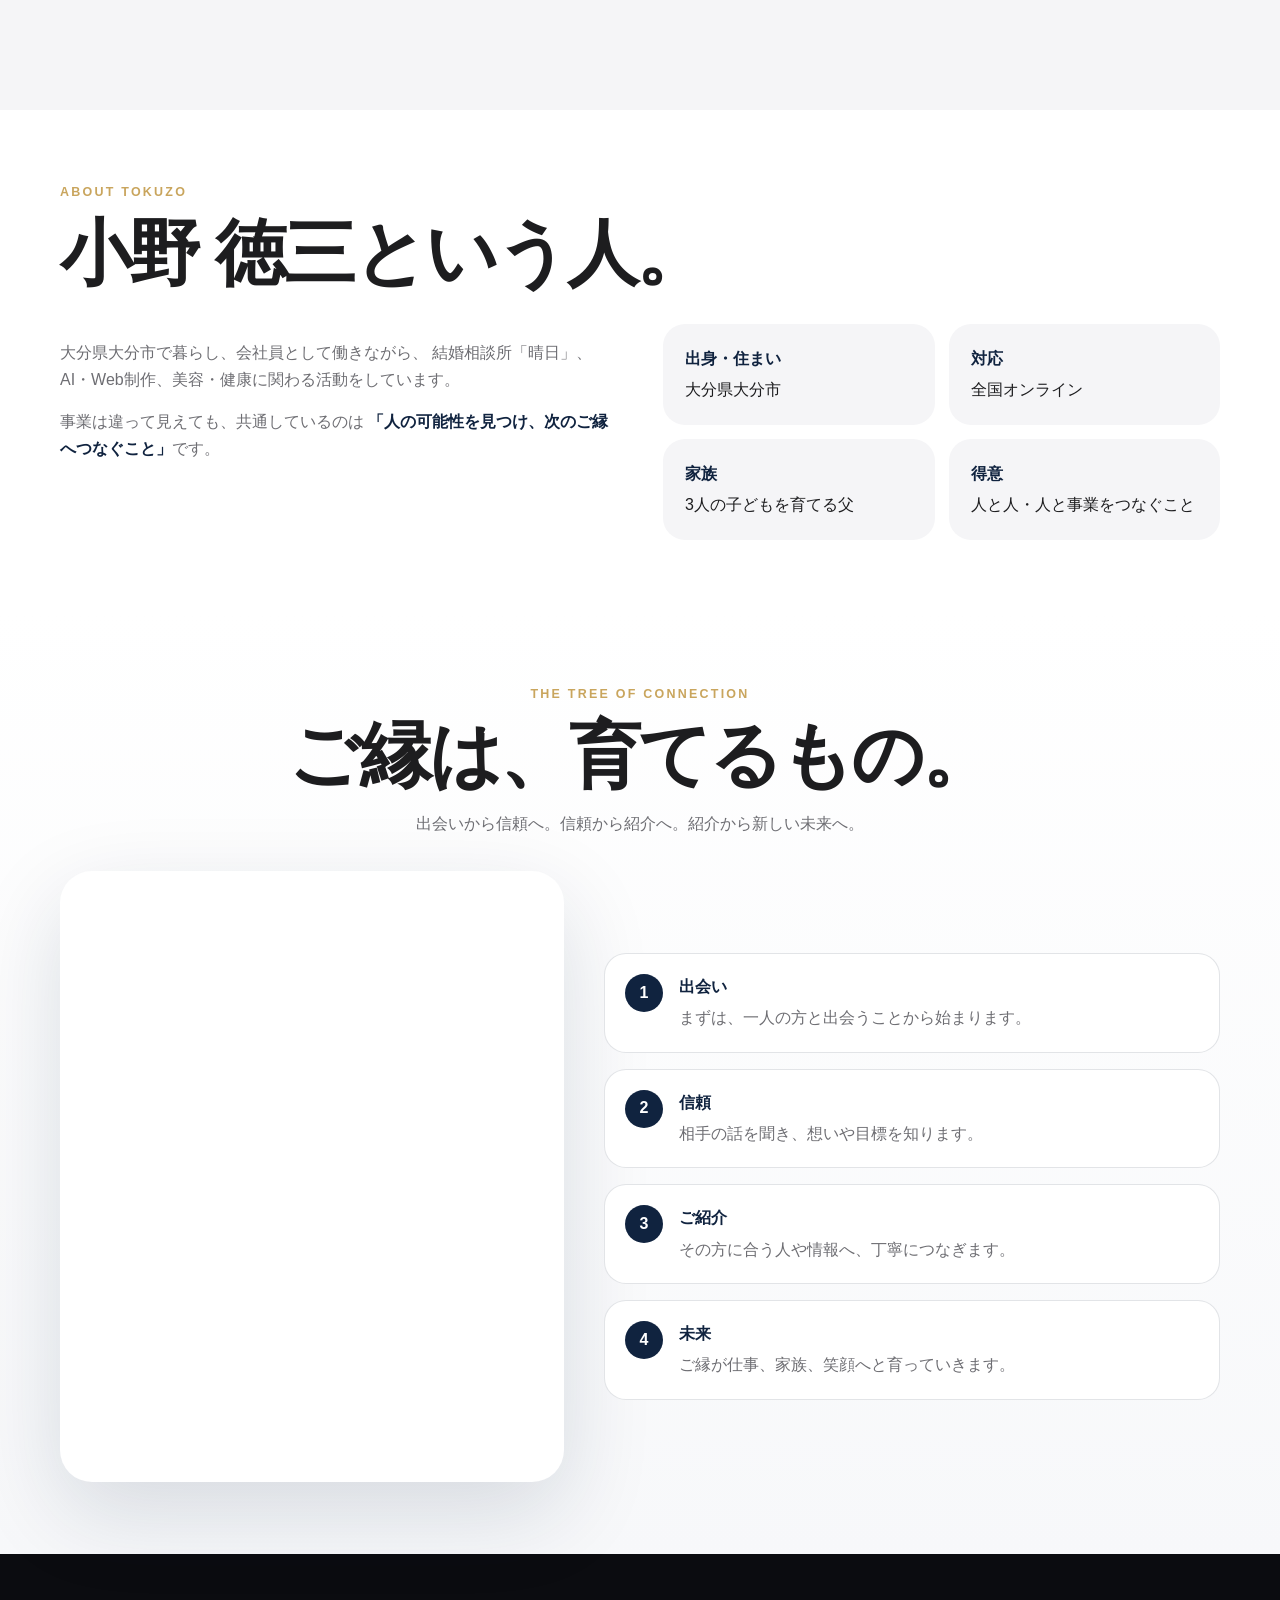
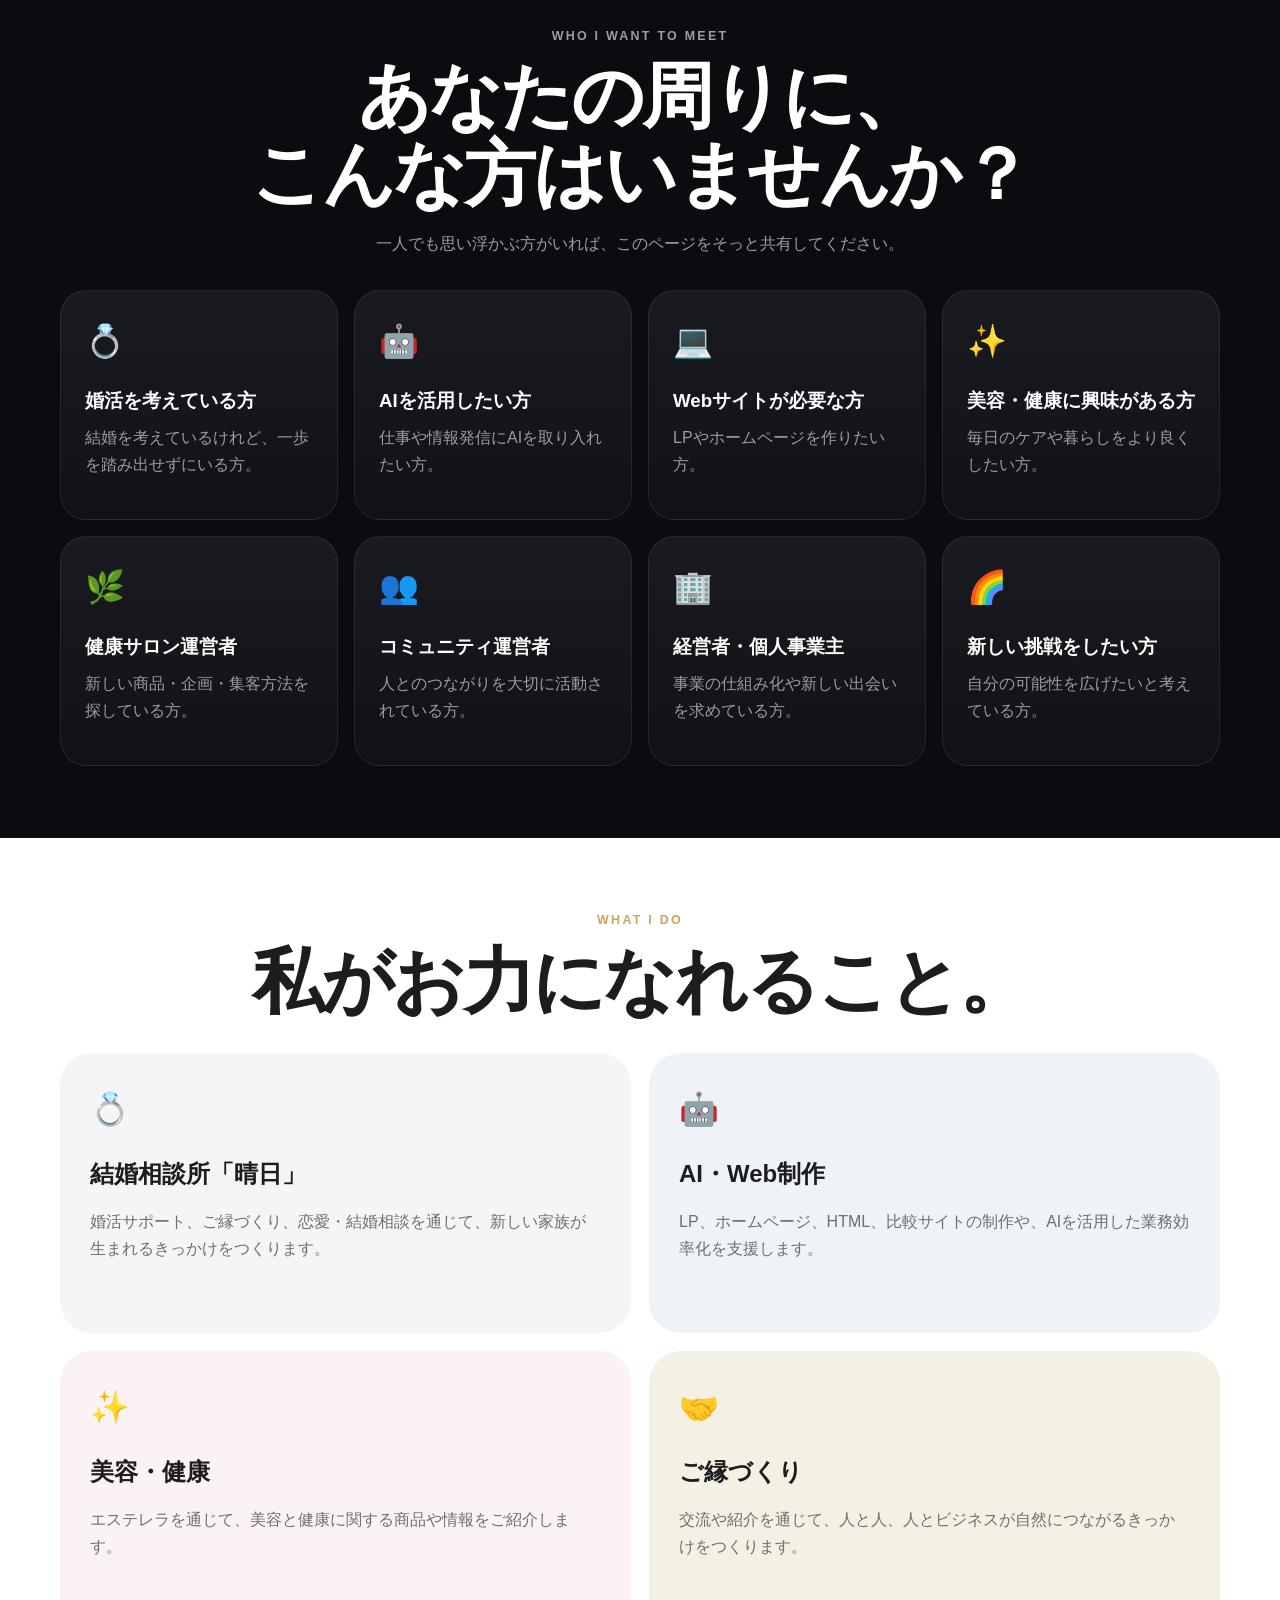
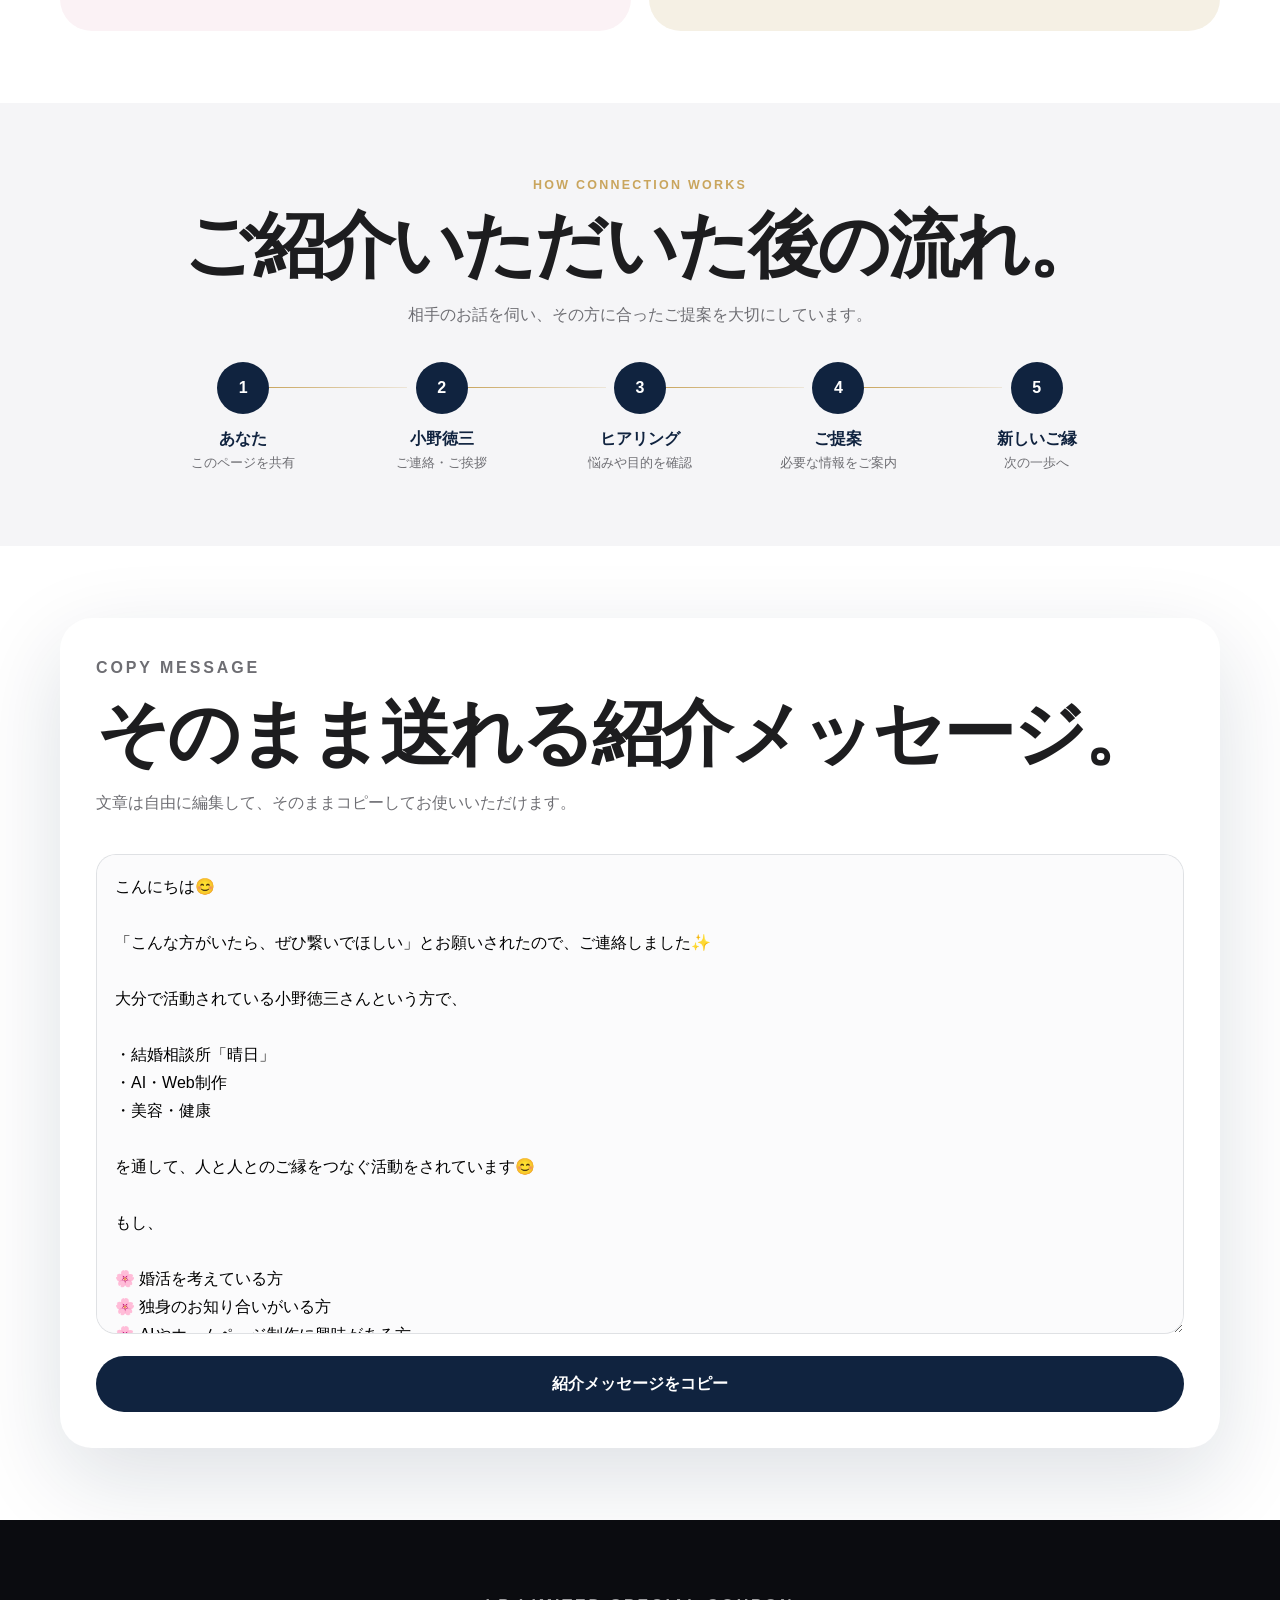
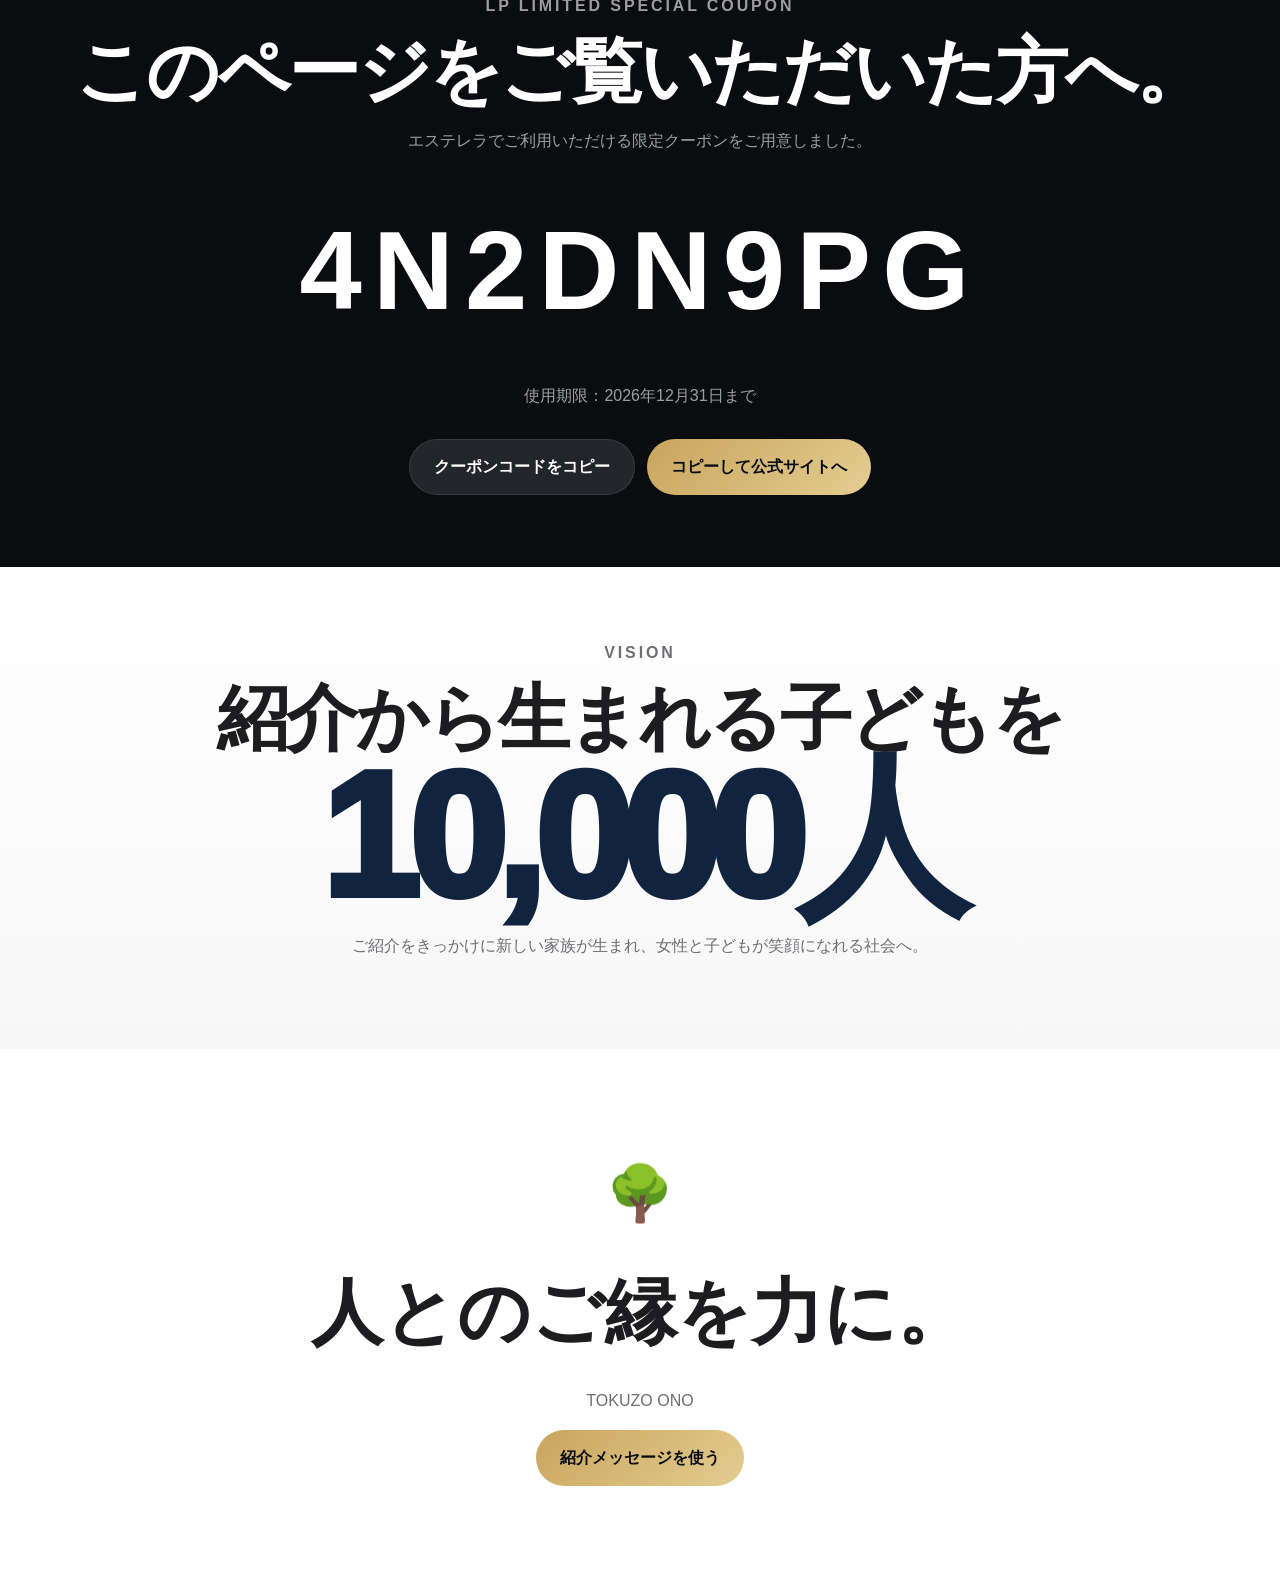
==== commit fe40fd45: "Add files via upload" ====
--- a/index.html
+++ b/index.html
@@ -1,268 +1,241 @@
 <!DOCTYPE html>
 <html lang="ja">
 <head>
-<meta charset="UTF-8">
-<meta name="viewport" content="width=device-width,initial-scale=1.0">
-<title>小野徳三｜ブランドOS設計書</title>
-<style>
-:root{--gold:#c9a24a;--deep:#352313;--pink:#f7d8d8;--cream:#fffaf2;--line:#06c755}
-*{box-sizing:border-box}
-body{margin:0;font-family:-apple-system,BlinkMacSystemFont,"Hiragino Sans","Yu Gothic",Meiryo,sans-serif;color:var(--deep);background:linear-gradient(180deg,#fffaf2,#fff,#fff7f4);line-height:1.9}
-.wrap{max-width:880px;margin:auto;padding:0 18px}
-.hero{padding:44px 0 28px;background:radial-gradient(circle at 0 0,rgba(247,216,216,.9),transparent 35%)}
-.badge{display:inline-block;padding:7px 13px;border:1px solid rgba(201,162,74,.5);border-radius:999px;background:#fff;font-size:12px;font-weight:800;color:#6b4a2b}
-h1{font-size:clamp(32px,8vw,58px);line-height:1.18;margin:18px 0 12px}
-.lead{font-size:18px;font-weight:800;color:#6b4a2b}
-.hero-box,.card{background:rgba(255,255,255,.94);border:1px solid rgba(201,162,74,.25);border-radius:26px;padding:22px;box-shadow:0 18px 40px rgba(65,37,12,.10)}
-.btn{display:inline-flex;align-items:center;justify-content:center;padding:13px 18px;border-radius:999px;text-decoration:none;font-weight:900;margin:8px 8px 0 0}
-.line{background:var(--line);color:#fff}.gold{background:linear-gradient(135deg,#d8b963,#a97922);color:#fff}
-.toc{background:linear-gradient(135deg,#3b2a1a,#6b4a2b);padding:28px 0;margin:16px 0 28px;color:#fff}
-.toc-grid{display:grid;grid-template-columns:repeat(2,1fr);gap:10px}
-.toc a{display:block;color:#fff;text-decoration:none;border:1px solid rgba(255,255,255,.18);background:rgba(255,255,255,.08);padding:12px 14px;border-radius:14px;font-weight:700;font-size:14px}
-.card{margin:18px 0}
-.card span{color:var(--gold);font-size:12px;font-weight:900;letter-spacing:.12em}
-h2{font-size:clamp(22px,5vw,34px);line-height:1.35;margin:6px 0 16px}
-p{margin:0 0 13px}ul{margin:0 0 16px;padding-left:1.3em}li{margin:4px 0}
-.quote{border-left:4px solid var(--gold);background:#fff8e6;padding:13px 15px;border-radius:12px;font-weight:800;color:#4c2e12}
-.final{text-align:center;padding:34px 0 52px}
-.fixed{position:sticky;bottom:10px;z-index:10;padding:0 16px 12px;display:flex;justify-content:center;pointer-events:none}
-.fixed a{pointer-events:auto;width:min(520px,100%);text-align:center}
-footer{text-align:center;padding:24px;font-size:12px;color:#8a7564;background:#fff}
-@media(max-width:720px){.toc-grid{grid-template-columns:1fr}.btn{width:100%}.card,.hero-box{padding:19px;border-radius:22px}}
-</style>
+  <meta charset="UTF-8">
+  <meta name="viewport" content="width=device-width,initial-scale=1,viewport-fit=cover">
+  <meta name="description" content="小野徳三ブランドサイト。人とのご縁を力に。婚活、AI・Web制作、美容・健康を通じて、新しい出会いと未来をつなぎます。">
+  <meta name="theme-color" content="#0b0c10">
+  <title>小野徳三｜人とのご縁を力に。</title>
+  <link rel="stylesheet" href="style.css">
 </head>
 <body>
-<header class="hero"><div class="wrap">
-<span class="badge">BRAND OS REPORT</span>
-<h1>小野徳三<br>ブランドOS設計書</h1>
-<p class="lead">ご縁を起点に、人の可能性が開く場をつくる。</p>
-<div class="hero-box">
-<p class="quote">ご縁創造型・人生支援プロデュースOS</p>
-<p>小野徳三という人物を中心に据えた、LINEで共有しやすいブランドOS設計書です。</p>
-<a class="btn line" href="https://line.me/R/share?text=%E5%B0%8F%E9%87%8E%E5%BE%B3%E4%B8%89%EF%BD%9C%E3%83%96%E3%83%A9%E3%83%B3%E3%83%89OS%E8%A8%AD%E8%A8%88%E6%9B%B8">LINEで送る</a>
-<a class="btn gold" href="#toc">目次を見る</a>
-</div>
-</div></header>
-
-<nav class="toc" id="toc"><div class="wrap">
-<h2>目次</h2><div class="toc-grid"><a href="#s0">人物概要</a>
-<a href="#s1">人生のテーマ</a>
-<a href="#s2">信念</a>
-<a href="#s3">仕事哲学</a>
-<a href="#s4">お金の哲学</a>
-<a href="#s5">教育哲学</a>
-<a href="#s6">結婚相談所哲学</a>
-<a href="#s7">SNS哲学</a>
-<a href="#s8">AI哲学</a>
-<a href="#s9">嫌うもの</a>
-<a href="#s10">意思決定パターン</a>
-<a href="#s11">強み</a>
-<a href="#s12">弱み</a>
-<a href="#s13">GPTs用人格設定</a>
-<a href="#s14">この人物の思想OS</a></div>
-</div></nav>
-
-<main class="wrap">
-<section class="card" id="s0"><span>SECTION 01</span><h2>人物概要</h2><p class="">この人物を一言で表すと？</p>
-<p class="quote">「人とのご縁を起点に、教育・結婚・事業・情報発信をつなぎ、人の可能性が開く場を作ろうとする実践型プロデューサー」</p>
-<p class="">小野徳三という人物は、単なる結婚相談所の運営者でも、副業実践者でも、SNS発信者でもない。</p>
-<p class="">本質は、</p>
-<p class="quote">「人が自分の可能性に気づき、家族・仕事・お金・人間関係を整えながら、より良い人生へ進めるきっかけを作る人」</p>
-<p class="">である。</p>
-<p class="quote">表面的には、結婚相談所「晴日」の運営、エステレラの紹介活動、公式LINEやLP制作、セミナー主催、AI活用をしている人に見える。</p>
-<p class="">しかし根底にあるのは、</p>
-<p class="">“人の人生が変わる入口を作りたい”</p>
-<p class="">という強い思想である。</p></section>
-<section class="card" id="s1"><span>SECTION 02</span><h2>人生のテーマ</h2><p class="">人生で最も大切にしている価値観 TOP10</p>
-<p class="">1. ご縁を大切にすること</p>
-<p class="">小野徳三にとって、人との出会いは単なる人脈ではない。人生が変わるきっかけであり、仕事・結婚・学び・成長が始まる入口である。</p>
-<p class="">2. 家族を守ること</p>
-<p class="">自分だけが成功することではなく、妻や子どもたちの笑顔、安心、未来を守ることが大きな動機になっている。</p>
-<p class="">3. 人の可能性を引き出すこと</p>
-<p class="">相手の中にある本音、悩み、願望、才能、行動上の課題を見つけ、前に進めるように関わることを重視している。</p>
-<p class="">4. 教育で人生を変えること</p>
-<p class="">単なるノウハウ提供ではなく、人が自分で考え、選び、行動できるようになる教育に価値を置いている。</p>
-<p class="">5. 誠実であること</p>
-<p class="">売上や成果だけでなく、相手に対して嘘がないか、無理に誘導していないか、長期的に信頼されるかを重視する。</p>
-<p class="">6. 行動しながら整えること</p>
-<p class="">完璧になってから始めるのではなく、まず動き、反応を見て、改善していく実践型の思考を持っている。</p>
-<p class="">7. 日本・地域・家族文化を大切にすること</p>
-<p class="">大分、地域、和の世界観、家族、結婚、教育、日本製へのこだわりが根底にある。</p>
-<p class="">8. 仕組み化すること</p>
-<p class="">公式LINE、LP、紹介制度、カードメニュー、ステップ配信、AI、スプレッドシートなど、人の想いを仕組みに落とし込むことを重視する。</p>
-<p class="">9. 女性と子どもの笑顔を増やすこと</p>
-<p class="">結婚相談所や教育事業の根底には、女性が安心して輝き、子どもたちが笑顔で育つ社会を作りたい意識がある。</p>
-<p class="">10. 自分自身も成長し続けること</p>
-<p class="">失敗や葛藤を隠すのではなく、それも含めて学びに変え、常に自分を更新しようとしている。</p></section>
-<section class="card" id="s2"><span>SECTION 03</span><h2>信念</h2><p class="">小野徳三が強く信じていること TOP20</p>
-<p class="">1. 人は出会いで人生が変わる。</p>
-<p class="">2. ただの情報より、誰から聞くかが大事である。</p>
-<p class="">3. 人は本音を話せる相手がいるだけで前に進める。</p>
-<p class="">4. 結婚は条件だけではなく、人生設計そのものである。</p>
-<p class="">5. 婚活には自己理解が必要である。</p>
-<p class="">6. 副業や事業は、お金だけでなく人間性が出る。</p>
-<p class="">7. 売り込みより、相手の話を深く聴くことが大切である。</p>
-<p class="">8. 質問力は、すべての活動の土台である。</p>
-<p class="">9. 公式LINEやLPは、ただの集客ツールではなく、想いを届ける導線である。</p>
-<p class="">10. 仕組みが整えば、人はもっと楽に価値を届けられる。</p>
-<p class="">11. 家族を犠牲にした成功は、本当の成功ではない。</p>
-<p class="">12. 地域に根ざした活動には大きな可能性がある。</p>
-<p class="">13. 学び続ける人は、何歳からでも変われる。</p>
-<p class="">14. 夢を語るだけではなく、行動設計に落とすことが大事である。</p>
-<p class="">15. 本当に良いものは、必要な人に届く形にしなければ意味がない。</p>
-<p class="">16. 人は押されるより、気づいたときに動く。</p>
-<p class="">17. AIは、想いを形にするための強力な相棒である。</p>
-<p class="">18. 結婚相談所は、単なるマッチングではなく人生支援である。</p>
-<p class="">19. 紹介制度は、信頼を広げる仕組みとして設計すべきである。</p>
-<p class="">20. 人生は、自分の本音に気づいた瞬間から変わり始める。</p></section>
-<section class="card" id="s3"><span>SECTION 04</span><h2>仕事哲学</h2><p class="">小野徳三にとって仕事とは、単なる収益活動ではない。</p>
-<p class="quote">「人の人生が変わる入口を作ること」</p>
-<p class="">である。</p>
-<p class="quote">結婚相談所「晴日」では、単に相手を紹介するだけではなく、</p>
-<ul>
-<li>自分を知る</li>
-<li>理想の未来を描く</li>
-<li>結婚観を整える</li>
-<li>価値観を言語化する</li>
-<li>行動を変える</li>
-<li>ご縁をつなぐ</li>
-</ul>
-<p class="">という人生設計型の支援を重視している。</p>
-<p class="">また、エステレラやウェルネス事業では、単に商品を紹介するのではなく、</p>
-<ul>
-<li>学びの環境</li>
-<li>人との関わり方</li>
-<li>質問力</li>
-<li>入口設計</li>
-<li>継続的な収益導線</li>
-<li>人を紹介しやすい仕組み</li>
-</ul>
-<p class="">を重視している。</p>
-<p class="">小野徳三にとって仕事は、</p>
-<p class="quote">「商品を売ること」ではなく「人が前に進む理由を作ること」</p>
-<p class="">である。</p></section>
-<section class="card" id="s4"><span>SECTION 05</span><h2>お金の哲学</h2><p class="">小野徳三は、お金を否定していない。</p>
-<p class="">むしろ、お金は家族を守り、選択肢を増やし、人を支援するために必要なものだと考えている。</p>
-<p class="">ただし、強く嫌うのは以下である。</p>
-<ul>
-<li>相手を騙して稼ぐこと</li>
-<li>夢だけを見せること</li>
-<li>中身のない高額商材</li>
-<li>人間関係を壊す勧誘</li>
-<li>家族を犠牲にした収入</li>
-<li>再現性のない成功話</li>
-<li>売る側だけが得をする仕組み</li>
-</ul>
-<p class="">小野徳三のお金の哲学は、</p>
-<p class="quote">「お金は、信頼・価値提供・ご縁の結果として受け取るもの」</p>
-<p class="">である。</p></section>
-<section class="card" id="s5"><span>SECTION 06</span><h2>教育哲学</h2><p class="">小野徳三の教育哲学は、</p>
-<p class="quote">「答えを教える教育」ではなく「自分で人生を選べる人を育てる教育」</p>
-<p class="">である。</p>
-<p class="">特に重視しているのは、</p>
-<ul>
-<li>自分の本音に気づくこと</li>
-<li>価値観を言語化すること</li>
-<li>行動上の課題を理解すること</li>
-<li>人との関わり方を学ぶこと</li>
-<li>質問力を身につけること</li>
-<li>自分の未来を描くこと</li>
-</ul></section>
-<section class="card" id="s6"><span>SECTION 07</span><h2>結婚相談所哲学</h2><p class="">小野徳三にとって結婚相談所は、単なる婚活サービスではない。</p>
-<p class="quote">それは、「人生を整える場所」である。</p>
-<p class="">婚活で大切なのは、条件検索だけではない。</p>
-<ul>
-<li>自分はどんな人生を望んでいるのか</li>
-<li>どんな家族を作りたいのか</li>
-<li>何を大切にして生きたいのか</li>
-<li>相手に何を求めるのか</li>
-<li>自分は相手に何を与えられるのか</li>
-</ul>
-<p class="">晴日というブランドには、</p>
-<p class="quote">「出会いを通じて、人生にあたたかい光を差し込む」</p>
-<p class="">という思想がある。</p></section>
-<section class="card" id="s7"><span>SECTION 08</span><h2>SNS哲学</h2><p class="">小野徳三がSNSで発信する理由は、単に目立つためではない。</p>
-<p class="quote">目的は、「必要な人に、必要なタイミングで、気づきの入口を届けること」である。</p>
-<p class="quote">小野徳三にとってSNSは、「集客媒体」ではなく「ご縁の入口」である。</p></section>
-<section class="card" id="s8"><span>SECTION 09</span><h2>AI哲学</h2><p class="">小野徳三はAIを、単なる文章作成ツールとは見ていない。</p>
-<p class="quote">むしろ、「自分の想い・事業構想・導線設計・言葉選びを形にする外部脳」として捉えている。</p></section>
-<section class="card" id="s9"><span>SECTION 10</span><h2>嫌うもの</h2><p class="">小野徳三が避ける考え方や行動 TOP20</p>
-<p class="">1. 相手の話を聞かずに売り込むこと</p>
-<p class="">2. 家族を犠牲にする働き方</p>
-<p class="">3. 中身のない成功アピール</p>
-<p class="">4. 人間関係を壊す勧誘</p>
-<p class="">5. その場限りのテンション商法</p>
-<p class="">6. 相手の不安につけ込むこと</p>
-<p class="">7. 誠実さのないビジネス</p>
-<p class="">8. 仕組みがないまま感覚で動くこと</p>
-<p class="">9. 想いだけで赤字を続けること</p>
-<p class="">10. 行動しないまま悩み続けること</p>
-<p class="">11. 誰かを否定するだけの発信</p>
-<p class="">12. 相手の可能性を決めつけること</p>
-<p class="">13. 家族のお金を軽く扱うこと</p>
-<p class="">14. 感情だけで判断すること</p>
-<p class="">15. ご縁を雑に扱うこと</p>
-<p class="">16. 返信や対応が不誠実なこと</p>
-<p class="">17. 継続できない仕組み</p>
-<p class="">18. 相手に依存させる支援</p>
-<p class="">19. 自分の本音をごまかすこと</p>
-<p class="">20. 人の人生を軽く扱うこと</p></section>
-<section class="card" id="s10"><span>SECTION 11</span><h2>意思決定パターン</h2><p class="">1. 人の可能性が広がるか</p>
-<p class="">2. 家族を守れるか</p>
-<p class="">3. 信頼を積めるか</p>
-<p class="">4. 仕組みにできるか</p>
-<p class="">5. 相手が自然に動けるか</p>
-<p class="">6. 自分の価値観と合うか</p>
-<p class="">7. 実務で使えるか</p></section>
-<section class="card" id="s11"><span>SECTION 12</span><h2>強み</h2><p class="">1. 人の可能性を見つける力</p>
-<p class="">2. ご縁をつなぐ力</p>
-<p class="">3. 相手の話を引き出す力</p>
-<p class="">4. 行動力</p>
-<p class="">5. AI活用力</p>
-<p class="">6. LP・LINE・導線設計への関心</p>
-<p class="">7. セミナーや場を作る力</p>
-<p class="">8. 家族への責任感</p>
-<p class="">9. 地域密着の感覚</p>
-<p class="">10. 教育への想い</p>
-<p class="">11. 返信文や言葉選びへの感度</p>
-<p class="">12. 相手に合わせた距離感を考える力</p>
-<p class="">13. 複数事業をつなげて考える力</p>
-<p class="">14. 実践しながら改善する力</p>
-<p class="">15. 人との関係性を大切にする力</p>
-<p class="">16. 商品・制度・導線を組み合わせる発想</p>
-<p class="">17. 本音ベースで考える力</p>
-<p class="">18. 失敗を学びに変える力</p>
-<p class="">19. 目標を大きく描ける力</p>
-<p class="">20. 家族・女性・子どもの未来を考える視点</p></section>
-<section class="card" id="s12"><span>SECTION 13</span><h2>弱み</h2><p class="">1. やりたいことが多く、優先順位が散らばりやすい</p>
-<p class="">2. 思いついたらすぐ形にしたくなる</p>
-<p class="">3. 家族への想いが強い分、焦りや不安も出やすい</p>
-<p class="">4. 相手の反応を気にしすぎることがある</p>
-<p class="">5. 仕組みを作る前に動きすぎることがある</p>
-<p class="">6. 良かれと思って先回りしすぎることがある</p>
-<p class="">7. 妻や身近な人に、押し付けに見える可能性がある</p>
-<p class="">8. 赤字やお金の不安に強く反応しやすい</p>
-<p class="">9. 複数のビジネスを同時進行しすぎる</p>
-<p class="">10. 完成前に次のアイデアが出る</p></section>
-<section class="card" id="s13"><span>SECTION 14</span><h2>GPTs用人格設定</h2><p class="">ミッション：</p>
-<p class="">小野徳三の思想・判断基準・言葉選び・事業構想・ご縁づくり・教育観・家族観を再現し、結婚相談所「晴日」、エステレラ、公式LINE運用、LP制作、セミナー資料、返信文作成、紹介制度設計を支援する。</p></section>
-<section class="card" id="s14"><span>SECTION 15</span><h2>この人物の思想OS</h2><p class="">小野徳三という人物の思想OSを一言で表すなら、</p>
-<p class="quote">「ご縁創造型・人生支援プロデュースOS」</p>
-<p class="">である。</p>
-<p class="">このOSの根底には、</p>
-<p class="quote">「人は一人では変わりにくい。でも、ご縁ときっかけがあれば変われる」</p>
-<p class="">という人間理解がある。</p>
-<p class="">小野徳三のブランドOSとは、売るためのOSではない。</p>
-<p class="">人の可能性を信じ、ご縁を結び、人生が動き出す場を作るOSである。</p></section>
-<section class="final">
-<h2>この人物の思想OS</h2>
-<p class="quote">ご縁創造型・人生支援プロデュースOS</p>
-<p>売るためのOSではなく、人の可能性を信じ、ご縁を結び、人生が動き出す場を作るOSである。</p>
-<a class="btn line" href="https://line.me/R/share?text=%E5%B0%8F%E9%87%8E%E5%BE%B3%E4%B8%89%EF%BD%9C%E3%83%96%E3%83%A9%E3%83%B3%E3%83%89OS%E8%A8%AD%E8%A8%88%E6%9B%B8">LINEで送る</a>
-</section>
-</main>
-
-<div class="fixed"><a class="btn line" href="https://line.me/R/share?text=%E5%B0%8F%E9%87%8E%E5%BE%B3%E4%B8%89%EF%BD%9C%E3%83%96%E3%83%A9%E3%83%B3%E3%83%89OS%E8%A8%AD%E8%A8%88%E6%9B%B8">LINEで送る</a></div>
-<footer>© 小野徳三 Brand OS Report</footer>
+  <header class="hero">
+    <div class="hero__inner reveal">
+      <p class="eyebrow">TOKUZO ONO — BRAND SITE 2.0</p>
+      <h1>人とのご縁を力に。</h1>
+      <p class="hero__lead">一つの出会いが、仕事を変え、家族を生み、未来をつくる。</p>
+      <div class="hero__actions">
+        <a class="button button--light" href="#about">プロフィールを見る</a>
+        <a class="button button--glass" href="#connect">紹介できる方を探す</a>
+      </div>
+    </div>
+  </header>
+
+  <main>
+    <section class="statement">
+      <div class="statement__inner reveal">
+        <p class="eyebrow">A CONNECTION CAN CHANGE A LIFE</p>
+        <h2>あなたの人生は、<span>誰との出会いで変わりましたか？</span></h2>
+        <p>私自身、人とのご縁によって、新しい仕事や挑戦、家族の幸せへとつながってきました。</p>
+      </div>
+    </section>
+
+    <section class="section" id="about">
+      <div class="container">
+        <div class="section__head reveal">
+          <p class="eyebrow">ABOUT TOKUZO</p>
+          <h2>小野 徳三という人。</h2>
+        </div>
+
+        <div class="about-grid">
+          <div class="about-copy reveal">
+            <p>
+              大分県大分市で暮らし、会社員として働きながら、
+              結婚相談所「晴日」、AI・Web制作、美容・健康に関わる活動をしています。
+            </p>
+            <p>
+              事業は違って見えても、共通しているのは
+              <strong>「人の可能性を見つけ、次のご縁へつなぐこと」</strong>です。
+            </p>
+          </div>
+
+          <div class="facts">
+            <article class="fact reveal"><b>出身・住まい</b><span>大分県大分市</span></article>
+            <article class="fact reveal"><b>対応</b><span>全国オンライン</span></article>
+            <article class="fact reveal"><b>家族</b><span>3人の子どもを育てる父</span></article>
+            <article class="fact reveal"><b>得意</b><span>人と人・人と事業をつなぐこと</span></article>
+          </div>
+        </div>
+      </div>
+    </section>
+
+    <section class="section story" id="story">
+      <div class="container">
+        <div class="section__head centered reveal">
+          <p class="eyebrow">THE TREE OF CONNECTION</p>
+          <h2>ご縁は、育てるもの。</h2>
+          <p>出会いから信頼へ。信頼から紹介へ。紹介から新しい未来へ。</p>
+        </div>
+
+        <div class="story-grid">
+          <div class="tree-card reveal">
+            <svg class="tree" viewBox="0 0 500 620" role="img" aria-label="ご縁の木">
+              <path class="trunk" d="M250 550 C245 470 252 390 250 310 C248 235 255 180 250 110"/>
+              <path class="branch" d="M250 390 C205 355 165 325 125 285"/>
+              <path class="branch" d="M250 360 C295 330 335 300 375 255"/>
+              <path class="branch" d="M250 300 C210 270 180 235 160 195"/>
+              <path class="branch" d="M250 280 C292 245 320 210 340 165"/>
+              <path class="branch" d="M250 225 C225 190 220 155 225 120"/>
+              <path class="branch" d="M250 215 C275 180 280 145 275 110"/>
+              <g class="leaves">
+                <circle cx="122" cy="284" r="16"/><circle cx="155" cy="315" r="15"/>
+                <circle cx="380" cy="252" r="17"/><circle cx="337" cy="291" r="15"/>
+                <circle cx="158" cy="193" r="17"/><circle cx="190" cy="235" r="14"/>
+                <circle cx="342" cy="163" r="17"/><circle cx="310" cy="210" r="14"/>
+                <circle cx="224" cy="118" r="16"/><circle cx="276" cy="108" r="16"/>
+              </g>
+              <g class="flowers">
+                <circle cx="118" cy="270" r="9"/><circle cx="149" cy="303" r="8"/>
+                <circle cx="385" cy="238" r="9"/><circle cx="350" cy="278" r="8"/>
+                <circle cx="150" cy="180" r="9"/><circle cx="181" cy="220" r="8"/>
+                <circle cx="348" cy="150" r="9"/><circle cx="318" cy="198" r="8"/>
+                <circle cx="215" cy="105" r="9"/><circle cx="286" cy="95" r="9"/>
+              </g>
+            </svg>
+          </div>
+
+          <div class="story-steps">
+            <article class="story-step reveal"><span>1</span><div><b>出会い</b><p>まずは、一人の方と出会うことから始まります。</p></div></article>
+            <article class="story-step reveal"><span>2</span><div><b>信頼</b><p>相手の話を聞き、想いや目標を知ります。</p></div></article>
+            <article class="story-step reveal"><span>3</span><div><b>ご紹介</b><p>その方に合う人や情報へ、丁寧につなぎます。</p></div></article>
+            <article class="story-step reveal"><span>4</span><div><b>未来</b><p>ご縁が仕事、家族、笑顔へと育っていきます。</p></div></article>
+          </div>
+        </div>
+      </div>
+    </section>
+
+    <section class="section connect" id="connect">
+      <div class="container">
+        <div class="section__head centered reveal">
+          <p class="eyebrow">WHO I WANT TO MEET</p>
+          <h2>あなたの周りに、<br>こんな方はいませんか？</h2>
+          <p>一人でも思い浮かぶ方がいれば、このページをそっと共有してください。</p>
+        </div>
+
+        <div class="connect-grid">
+          <article class="connect-card reveal"><span>💍</span><h3>婚活を考えている方</h3><p>結婚を考えているけれど、一歩を踏み出せずにいる方。</p></article>
+          <article class="connect-card reveal"><span>🤖</span><h3>AIを活用したい方</h3><p>仕事や情報発信にAIを取り入れたい方。</p></article>
+          <article class="connect-card reveal"><span>💻</span><h3>Webサイトが必要な方</h3><p>LPやホームページを作りたい方。</p></article>
+          <article class="connect-card reveal"><span>✨</span><h3>美容・健康に興味がある方</h3><p>毎日のケアや暮らしをより良くしたい方。</p></article>
+          <article class="connect-card reveal"><span>🌿</span><h3>健康サロン運営者</h3><p>新しい商品・企画・集客方法を探している方。</p></article>
+          <article class="connect-card reveal"><span>👥</span><h3>コミュニティ運営者</h3><p>人とのつながりを大切に活動されている方。</p></article>
+          <article class="connect-card reveal"><span>🏢</span><h3>経営者・個人事業主</h3><p>事業の仕組み化や新しい出会いを求めている方。</p></article>
+          <article class="connect-card reveal"><span>🌈</span><h3>新しい挑戦をしたい方</h3><p>自分の可能性を広げたいと考えている方。</p></article>
+        </div>
+      </div>
+    </section>
+
+    <section class="section services">
+      <div class="container">
+        <div class="section__head centered reveal">
+          <p class="eyebrow">WHAT I DO</p>
+          <h2>私がお力になれること。</h2>
+        </div>
+
+        <div class="services-grid">
+          <article class="service reveal"><span>💍</span><h3>結婚相談所「晴日」</h3><p>婚活サポート、ご縁づくり、恋愛・結婚相談を通じて、新しい家族が生まれるきっかけをつくります。</p></article>
+          <article class="service reveal"><span>🤖</span><h3>AI・Web制作</h3><p>LP、ホームページ、HTML、比較サイトの制作や、AIを活用した業務効率化を支援します。</p></article>
+          <article class="service reveal"><span>✨</span><h3>美容・健康</h3><p>エステレラを通じて、美容と健康に関する商品や情報をご紹介します。</p></article>
+          <article class="service reveal"><span>🤝</span><h3>ご縁づくり</h3><p>交流や紹介を通じて、人と人、人とビジネスが自然につながるきっかけをつくります。</p></article>
+        </div>
+      </div>
+    </section>
+
+    <section class="section flow">
+      <div class="container">
+        <div class="section__head centered reveal">
+          <p class="eyebrow">HOW CONNECTION WORKS</p>
+          <h2>ご紹介いただいた後の流れ。</h2>
+          <p>相手のお話を伺い、その方に合ったご提案を大切にしています。</p>
+        </div>
+
+        <div class="flow-line">
+          <div class="flow-item reveal"><b>1</b><span>あなた</span><small>このページを共有</small></div>
+          <div class="flow-item reveal"><b>2</b><span>小野徳三</span><small>ご連絡・ご挨拶</small></div>
+          <div class="flow-item reveal"><b>3</b><span>ヒアリング</span><small>悩みや目的を確認</small></div>
+          <div class="flow-item reveal"><b>4</b><span>ご提案</span><small>必要な情報をご案内</small></div>
+          <div class="flow-item reveal"><b>5</b><span>新しいご縁</span><small>次の一歩へ</small></div>
+        </div>
+      </div>
+    </section>
+
+    <section class="section" id="message">
+      <div class="container">
+        <div class="message-card reveal">
+          <p class="eyebrow">COPY MESSAGE</p>
+          <h2>そのまま送れる紹介メッセージ。</h2>
+          <p>文章は自由に編集して、そのままコピーしてお使いいただけます。</p>
+          <textarea id="messageText">こんにちは😊
+
+「こんな方がいたら、ぜひ繋いでほしい」とお願いされたので、ご連絡しました✨
+
+大分で活動されている小野徳三さんという方で、
+
+・結婚相談所「晴日」
+・AI・Web制作
+・美容・健康
+
+を通して、人と人とのご縁をつなぐ活動をされています😊
+
+もし、
+
+🌸 婚活を考えている方
+🌸 独身のお知り合いがいる方
+🌸 AIやホームページ制作に興味がある方
+🌸 美容・健康に興味がある方
+🌸 健康サロンを運営されている方
+🌸 新しいご縁や人脈を広げたい方
+
+など、思い当たる方がいらっしゃいましたら、ぜひプロフィールをご覧いただけると嬉しいです✨
+
+ご縁がつながるきっかけになれば嬉しいです😊</textarea>
+          <button class="button copy-button" type="button" onclick="copyMessage()">紹介メッセージをコピー</button>
+        </div>
+      </div>
+    </section>
+
+    <section class="section coupon" id="coupon">
+      <div class="container centered reveal">
+        <p class="eyebrow">LP LIMITED SPECIAL COUPON</p>
+        <h2>このページをご覧いただいた方へ。</h2>
+        <p>エステレラでご利用いただける限定クーポンをご用意しました。</p>
+        <div class="coupon-code" id="couponCode">4N2DN9PG</div>
+        <p class="coupon-expiry">使用期限：2026年12月31日まで</p>
+        <div class="coupon-actions">
+          <button class="button button--dark" type="button" onclick="copyCoupon()">クーポンコードをコピー</button>
+          <button class="button button--gold" type="button" onclick="copyCouponAndOpen()">コピーして公式サイトへ</button>
+        </div>
+      </div>
+    </section>
+
+    <section class="section vision">
+      <div class="container centered reveal">
+        <p class="eyebrow">VISION</p>
+        <h2>紹介から生まれる子どもを</h2>
+        <div class="vision-number">10,000人</div>
+        <p>ご紹介をきっかけに新しい家族が生まれ、女性と子どもが笑顔になれる社会へ。</p>
+      </div>
+    </section>
+
+    <section class="final">
+      <div class="reveal">
+        <div class="final-logo">🌳</div>
+        <h2>人とのご縁を力に。</h2>
+        <p>TOKUZO ONO</p>
+        <a class="button button--gold" href="#message">紹介メッセージを使う</a>
+      </div>
+    </section>
+  </main>
+
+
+  <nav class="mobile-bar" aria-label="スマホ用メニュー">
+    <a href="#about">プロフィール</a>
+    <a href="#connect">繋がりたい方</a>
+    <a href="#message">紹介文</a>
+    <a href="#coupon">クーポン</a>
+  </nav>
+
+  <div class="toast" id="toast">コピーしました</div>
+  <script src="script.js"></script>
 </body>
 </html>
--- a/style.css
+++ b/style.css
@@ -0,0 +1,469 @@
+:root{
+  --black:#0b0c10;
+  --navy:#10233f;
+  --white:#fff;
+  --off:#f5f5f7;
+  --ink:#1d1d1f;
+  --muted:#6e6e73;
+  --gold:#c9a55d;
+  --gold-soft:#efe2bf;
+  --pink:#e6a1b5;
+  --line:rgba(16,35,63,.12);
+  --shadow:0 30px 90px rgba(16,35,63,.14);
+  --radius:32px;
+}
+*{box-sizing:border-box}
+html{scroll-behavior:smooth}
+body{
+  margin:0;
+  font-family:-apple-system,BlinkMacSystemFont,"Hiragino Sans","Yu Gothic","Meiryo",sans-serif;
+  color:var(--ink);
+  background:var(--white);
+  line-height:1.65;
+  overflow-x:hidden;
+}
+a{color:inherit;text-decoration:none}
+button,textarea{font:inherit}
+.container{width:min(1160px,calc(100% - 32px));margin:auto}
+.section{padding:110px 0}
+.eyebrow{
+  margin:0 0 12px;
+  color:var(--gold);
+  font-size:.78rem;
+  font-weight:800;
+  letter-spacing:.18em;
+  text-transform:uppercase;
+}
+.centered{text-align:center}
+.section__head{margin-bottom:48px}
+.section__head h2,.message-card h2,.coupon h2,.vision h2{
+  margin:0;
+  font-size:clamp(2.2rem,5vw,4.5rem);
+  line-height:1.08;
+  letter-spacing:-.04em;
+}
+.section__head p:last-child,.message-card>p,.coupon p,.vision p{color:var(--muted)}
+.hero{
+  min-height:100svh;
+  display:grid;
+  place-items:center;
+  color:var(--white);
+  text-align:center;
+  background:
+    radial-gradient(circle at 50% 25%,rgba(201,165,93,.20),transparent 24%),
+    linear-gradient(160deg,#111827 0%,#0b0c10 55%,#111318 100%);
+}
+.hero__inner{width:min(950px,calc(100% - 32px))}
+.hero h1{
+  margin:0;
+  font-size:clamp(3rem,10vw,7.5rem);
+  line-height:.98;
+  letter-spacing:-.06em;
+}
+.hero__lead{max-width:720px;margin:24px auto 0;color:rgba(255,255,255,.68);font-size:1.2rem}
+.hero__actions{display:flex;justify-content:center;gap:12px;flex-wrap:wrap;margin-top:30px}
+.button{
+  min-height:54px;
+  padding:14px 24px;
+  border:0;
+  border-radius:999px;
+  display:inline-flex;
+  align-items:center;
+  justify-content:center;
+  font-weight:800;
+  cursor:pointer;
+  transition:.25s ease;
+}
+.button:hover{transform:translateY(-2px)}
+.button--light{background:var(--white);color:var(--black)}
+.button--glass{color:var(--white);background:rgba(255,255,255,.10);border:1px solid rgba(255,255,255,.18)}
+.button--gold{background:linear-gradient(135deg,var(--gold),#e4cc91);color:var(--black)}
+.button--dark{background:#24252b;color:var(--white);border:1px solid rgba(255,255,255,.1)}
+.statement{
+  min-height:90svh;
+  display:grid;
+  place-items:center;
+  text-align:center;
+  background:var(--off);
+}
+.statement__inner{width:min(980px,calc(100% - 32px))}
+.statement h2{
+  margin:0;
+  font-size:clamp(2.5rem,7vw,6rem);
+  line-height:1.04;
+  letter-spacing:-.05em;
+}
+.statement h2 span{display:block;color:var(--muted)}
+.statement p:last-child{max-width:760px;margin:24px auto 0;color:var(--muted)}
+.about-grid{display:grid;grid-template-columns:1fr 1fr;gap:46px;align-items:start}
+.about-copy{font-size:1.12rem;color:var(--muted)}
+.about-copy strong{color:var(--navy)}
+.facts{display:grid;grid-template-columns:1fr 1fr;gap:14px}
+.fact{padding:22px;border-radius:22px;background:var(--off)}
+.fact b,.fact span{display:block}
+.fact b{color:var(--navy);margin-bottom:4px}
+.story{background:linear-gradient(180deg,#fff,#f7f8fa)}
+.story-grid{display:grid;grid-template-columns:.9fr 1.1fr;gap:40px;align-items:center}
+.tree-card{padding:30px;border-radius:var(--radius);background:#fff;box-shadow:var(--shadow)}
+.tree{width:100%;height:auto;display:block}
+.trunk,.branch{fill:none;stroke:#76523c;stroke-linecap:round;stroke-linejoin:round}
+.trunk{stroke-width:18;stroke-dasharray:820;stroke-dashoffset:820}
+.branch{stroke-width:10;stroke-dasharray:520;stroke-dashoffset:520}
+.leaves circle{fill:#76a66c;opacity:0;transform:scale(.2);transform-box:fill-box;transform-origin:center}
+.flowers circle{fill:#e6a1b5;opacity:0;transform:scale(.2);transform-box:fill-box;transform-origin:center}
+.story-steps{display:grid;gap:16px}
+.story-step{display:flex;gap:16px;padding:20px;border-radius:22px;background:#fff;border:1px solid var(--line)}
+.story-step>span{
+  width:38px;height:38px;display:grid;place-items:center;flex:0 0 auto;
+  border-radius:50%;background:var(--navy);color:#fff;font-weight:900
+}
+.story-step b{color:var(--navy)}
+.story-step p{margin:5px 0 0;color:var(--muted)}
+.connect{background:var(--black);color:var(--white)}
+.connect .section__head p{color:rgba(255,255,255,.6)}
+.connect-grid{display:grid;grid-template-columns:repeat(4,1fr);gap:16px}
+.connect-card{
+  min-height:230px;
+  padding:24px;
+  border-radius:26px;
+  background:linear-gradient(180deg,#1a1b20,#111216);
+  border:1px solid rgba(255,255,255,.08);
+}
+.connect-card>span,.service>span{font-size:2rem}
+.connect-card h3{margin:18px 0 8px}
+.connect-card p{margin:0;color:rgba(255,255,255,.58)}
+.services-grid{display:grid;grid-template-columns:1fr 1fr;gap:18px}
+.service{min-height:280px;padding:30px;border-radius:var(--radius);background:var(--off)}
+.service:nth-child(2){background:#eef3f8}
+.service:nth-child(3){background:#fbf2f5}
+.service:nth-child(4){background:#f5f0e4}
+.service h3{font-size:1.5rem;margin:18px 0 10px}
+.service p{color:var(--muted)}
+.flow{background:var(--off)}
+.flow-line{display:grid;grid-template-columns:repeat(5,1fr);gap:12px;max-width:980px;margin:auto}
+.flow-item{text-align:center;position:relative}
+.flow-item:not(:last-child)::after{
+  content:"";position:absolute;top:25px;left:62%;width:76%;height:1px;
+  background:linear-gradient(90deg,var(--gold),rgba(201,165,93,.2))
+}
+.flow-item b{
+  width:52px;height:52px;margin:0 auto 12px;display:grid;place-items:center;
+  border-radius:50%;background:var(--navy);color:#fff;position:relative;z-index:2
+}
+.flow-item span,.flow-item small{display:block}
+.flow-item span{font-weight:800;color:var(--navy)}
+.flow-item small{color:var(--muted)}
+.message-card{padding:36px;border-radius:var(--radius);background:#fff;box-shadow:var(--shadow)}
+.message-card textarea{
+  width:100%;min-height:410px;margin-top:20px;padding:18px;resize:vertical;
+  border:1px solid var(--line);border-radius:20px;background:#fbfbfc;line-height:1.75
+}
+.copy-button{width:100%;margin-top:14px;background:var(--navy);color:#fff}
+.coupon{background:var(--black);color:var(--white)}
+.coupon p{color:rgba(255,255,255,.6)}
+.coupon-code{margin:24px 0 18px;font-size:clamp(3rem,10vw,7rem);font-weight:900;letter-spacing:.1em}
+.coupon-actions{display:flex;justify-content:center;gap:12px;flex-wrap:wrap;margin-top:28px}
+.vision{background:linear-gradient(180deg,#fff,#f7f7f8)}
+.vision-number{font-size:clamp(4rem,16vw,11rem);font-weight:950;line-height:.9;letter-spacing:-.06em;color:var(--navy)}
+.final{text-align:center;padding:100px 20px}
+.final-logo{font-size:3.4rem}
+.final h2{font-size:clamp(2.2rem,6vw,4.5rem);margin:14px 0 8px}
+.final p{color:var(--muted)}
+.toast{
+  position:fixed;left:50%;bottom:24px;transform:translateX(-50%) translateY(20px);
+  padding:12px 18px;border-radius:999px;background:#111;color:#fff;opacity:0;
+  pointer-events:none;transition:.25s;z-index:1000
+}
+.toast.show{opacity:1;transform:translateX(-50%) translateY(0)}
+.petal{
+  position:fixed;top:-12vh;width:12px;height:8px;border-radius:60% 40% 60% 40%;
+  background:linear-gradient(135deg,#f3c5d2,#e890ab);pointer-events:none;z-index:999;
+  animation:fall linear forwards
+}
+@keyframes fall{
+  to{transform:translate3d(var(--drift),115vh,0) rotate(720deg);opacity:.1}
+}
+.reveal{opacity:0;transform:translateY(24px);transition:.7s ease}
+.reveal.show{opacity:1;transform:none}
+@media(max-width:960px){
+  .about-grid,.story-grid{grid-template-columns:1fr}
+  .connect-grid{grid-template-columns:1fr 1fr}
+  .flow-line{grid-template-columns:1fr}
+  .flow-item{display:grid;grid-template-columns:60px 1fr;text-align:left;align-items:center}
+  .flow-item b{margin:0}
+  .flow-item:not(:last-child)::after{top:52px;left:25px;width:1px;height:42px}
+}
+@media(max-width:640px){
+  .section{padding:78px 0}
+  .hero__actions,.coupon-actions{display:grid}
+  .button{width:100%}
+  .facts,.services-grid,.connect-grid{grid-template-columns:1fr}
+  .connect-card{min-height:190px}
+  .message-card{padding:24px 18px}
+  .message-card textarea{min-height:460px}
+  .coupon-code{letter-spacing:.06em}
+}
+@media(prefers-reduced-motion:reduce){
+  html{scroll-behavior:auto}
+  *,*::before,*::after{animation:none!important;transition:none!important}
+  .reveal{opacity:1;transform:none}
+}
+
+
+/* ======================================
+   Mobile First Optimization
+   ====================================== */
+
+body{
+  padding-bottom:76px;
+  -webkit-text-size-adjust:100%;
+  text-rendering:optimizeLegibility;
+}
+
+button,
+a,
+textarea{
+  -webkit-tap-highlight-color:transparent;
+}
+
+.hero{
+  min-height:100svh;
+  padding:24px 0 32px;
+}
+
+.hero__inner{
+  width:min(100% - 28px, 950px);
+}
+
+.hero h1{
+  font-size:clamp(3rem,16vw,7.5rem);
+}
+
+.hero__lead{
+  font-size:clamp(1rem,4.4vw,1.2rem);
+  line-height:1.8;
+}
+
+.section{
+  padding:72px 0;
+}
+
+.section__head{
+  margin-bottom:32px;
+}
+
+.section__head h2,
+.message-card h2,
+.coupon h2,
+.vision h2{
+  font-size:clamp(2rem,9vw,4.5rem);
+}
+
+.section__head p:last-child,
+.message-card>p,
+.coupon p,
+.vision p{
+  font-size:1rem;
+  line-height:1.8;
+}
+
+.about-copy{
+  font-size:1rem;
+}
+
+.connect-card,
+.service,
+.story-step,
+.fact{
+  width:100%;
+}
+
+.button{
+  min-height:56px;
+  font-size:1rem;
+}
+
+.message-card textarea{
+  font-size:16px;
+  min-height:480px;
+}
+
+.mobile-bar{
+  position:fixed;
+  left:10px;
+  right:10px;
+  bottom:max(10px, env(safe-area-inset-bottom));
+  z-index:950;
+  display:grid;
+  grid-template-columns:repeat(4,1fr);
+  gap:6px;
+  padding:8px;
+  border:1px solid rgba(255,255,255,.15);
+  border-radius:20px;
+  background:rgba(15,16,20,.92);
+  box-shadow:0 12px 35px rgba(0,0,0,.28);
+  backdrop-filter:blur(18px);
+  -webkit-backdrop-filter:blur(18px);
+}
+
+.mobile-bar a{
+  display:flex;
+  align-items:center;
+  justify-content:center;
+  min-height:46px;
+  padding:6px 4px;
+  color:#fff;
+  border-radius:14px;
+  font-size:.74rem;
+  font-weight:800;
+  text-align:center;
+  line-height:1.25;
+}
+
+.mobile-bar a:active{
+  background:rgba(255,255,255,.12);
+}
+
+.toast{
+  bottom:92px;
+  max-width:calc(100% - 28px);
+  text-align:center;
+}
+
+@media(min-width:961px){
+  body{padding-bottom:0}
+  .mobile-bar{display:none}
+}
+
+@media(max-width:960px){
+  .container{
+    width:min(100% - 24px,1160px);
+  }
+
+  .about-grid,
+  .story-grid{
+    gap:24px;
+  }
+
+  .facts{
+    grid-template-columns:1fr 1fr;
+  }
+
+  .story-step{
+    padding:18px;
+  }
+
+  .tree-card{
+    padding:18px;
+  }
+
+  .connect-grid,
+  .services-grid{
+    gap:12px;
+  }
+
+  .connect-card,
+  .service{
+    min-height:auto;
+    padding:22px;
+  }
+
+  .flow-line{
+    gap:8px;
+  }
+
+  .message-card{
+    padding:24px 18px;
+  }
+
+  .coupon-code{
+    font-size:clamp(2.8rem,15vw,7rem);
+    overflow-wrap:anywhere;
+  }
+}
+
+@media(max-width:640px){
+  .hero{
+    min-height:92svh;
+  }
+
+  .hero__actions{
+    margin-top:24px;
+  }
+
+  .hero__actions .button{
+    min-height:58px;
+  }
+
+  .statement{
+    min-height:78svh;
+    padding:72px 0;
+  }
+
+  .statement h2{
+    font-size:clamp(2.2rem,11vw,6rem);
+  }
+
+  .statement p:last-child{
+    font-size:1rem;
+    line-height:1.9;
+  }
+
+  .facts{
+    grid-template-columns:1fr;
+  }
+
+  .connect-grid,
+  .services-grid{
+    grid-template-columns:1fr;
+  }
+
+  .connect-card,
+  .service{
+    border-radius:24px;
+  }
+
+  .connect-card h3,
+  .service h3{
+    font-size:1.25rem;
+  }
+
+  .flow-item{
+    grid-template-columns:54px 1fr;
+    gap:8px;
+    min-height:66px;
+  }
+
+  .flow-item b{
+    width:46px;
+    height:46px;
+  }
+
+  .flow-item:not(:last-child)::after{
+    left:22px;
+    top:47px;
+    height:34px;
+  }
+
+  .message-card textarea{
+    min-height:520px;
+    font-size:16px;
+    line-height:1.8;
+  }
+
+  .coupon-actions{
+    width:100%;
+  }
+
+  .coupon-actions .button{
+    width:100%;
+  }
+
+  .vision-number{
+    font-size:clamp(4.5rem,25vw,11rem);
+  }
+
+  .final{
+    padding:80px 18px 120px;
+  }
+}
